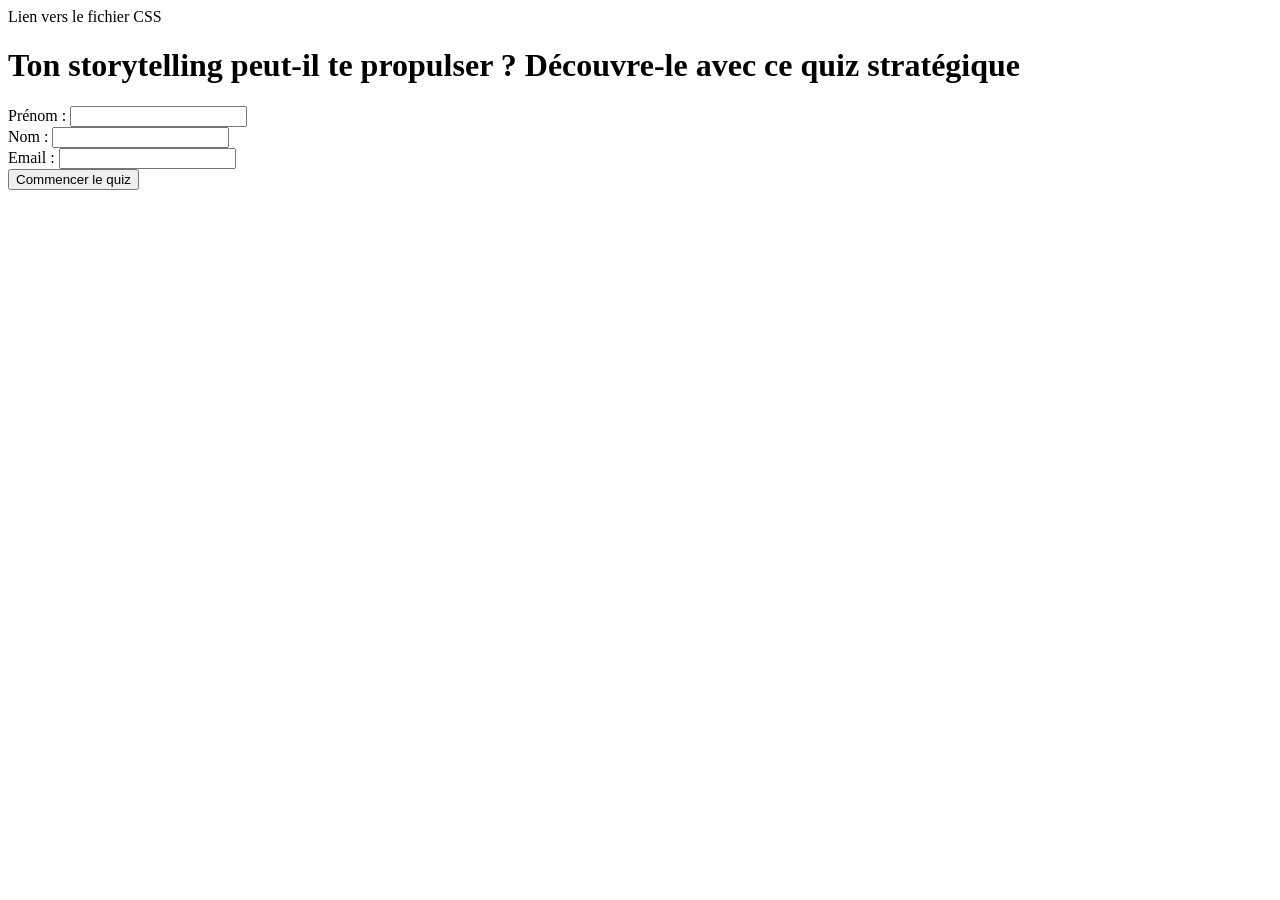
==== index.html @ 2b57e458 "Update index.html" ====
<!DOCTYPE html>
<html lang="fr">
<head>
    <meta charset="UTF-8">
    <meta name="viewport" content="width=device-width, initial-scale=1.0">
    <title>Ton storytelling peut-il te propulser ? Découvre-le avec ce quiz stratégique</title>
    <link rel="stylesheet" href="https://tdaotp/quiz-storytelling/style.css"> Lien vers le fichier CSS
</head>
<body>

    <div id="quiz-container">
        <h1>Ton storytelling peut-il te propulser ? Découvre-le avec ce quiz stratégique</h1>

        <!-- Formulaire de collecte des informations -->
        <div id="info-form">
            <label for="first-name">Prénom :</label>
            <input type="text" id="first-name" name="first-name" required><br>

            <label for="last-name">Nom :</label>
            <input type="text" id="last-name" name="last-name" required><br>

            <label for="email">Email :</label>
            <input type="email" id="email" name="email" required><br>

            <button id="start-button" onclick="startQuiz()">Commencer le quiz</button>
        </div>

        <div id="question-container" style="display: none;">
            <!-- Les questions et réponses seront insérées ici par JavaScript -->
        </div>
        <button id="next-button" onclick="nextQuestion()" style="display: none;">Suivant</button>
    </div>

    <div id="result-container" style="display: none;">
        <h2>Résultat du Quiz</h2>
        <p id="score-text"></p>
        <p id="level-text"></p>
        <button onclick="restartQuiz()">Recommencer le Quiz</button>
    </div>

    <!-- Lien vers le fichier JavaScript -->
    <script src="https://tdaotp/quiz-storytelling/script.js"></script> <!-- Lien vers ton fichier script.js -->
</body>
</html>
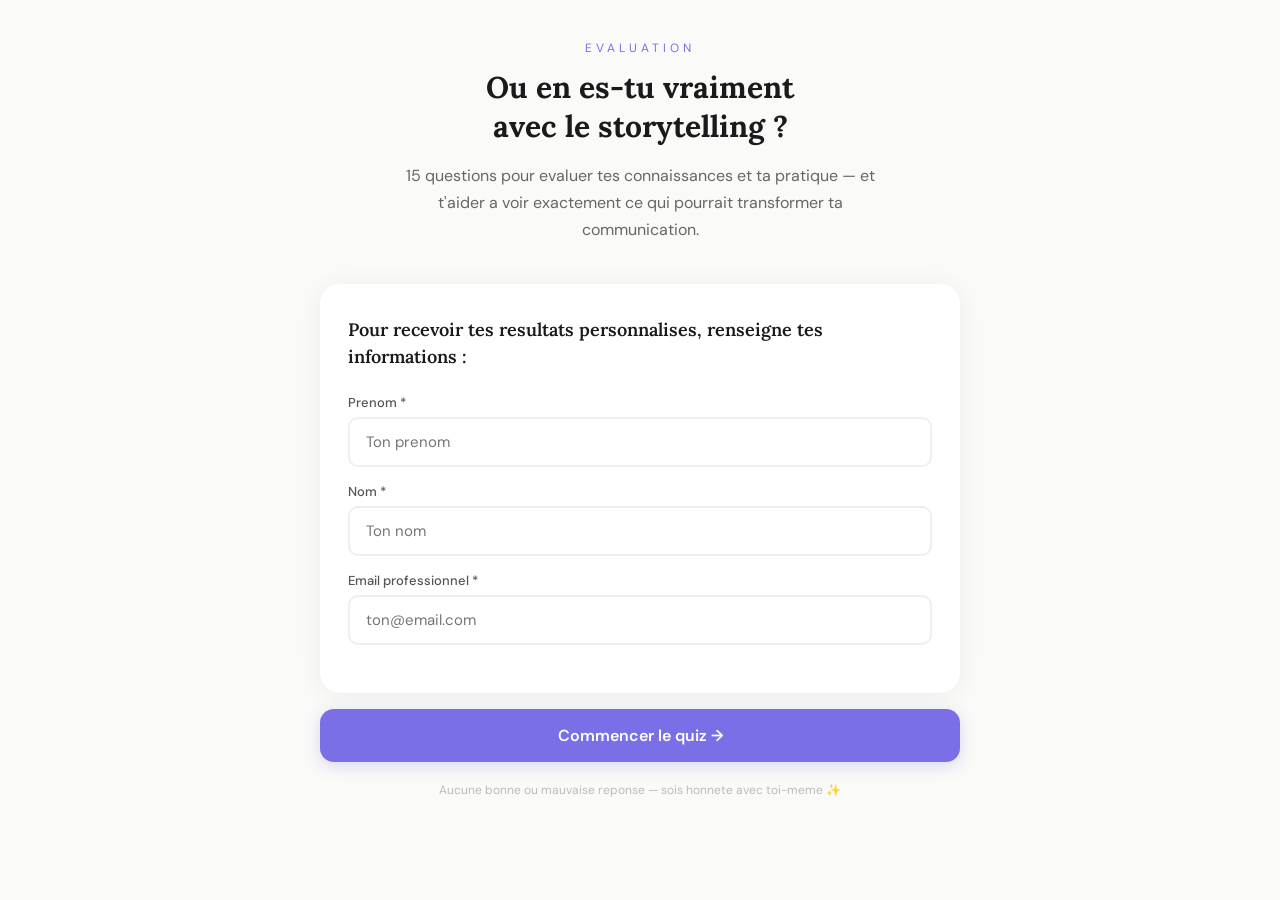
==== commit ffbd2bcc: "Add files via upload" ====
--- a/index.html
+++ b/index.html
@@ -1,44 +1,310 @@
 <!DOCTYPE html>
 <html lang="fr">
 <head>
-    <meta charset="UTF-8">
-    <meta name="viewport" content="width=device-width, initial-scale=1.0">
-    <title>Ton storytelling peut-il te propulser ? Découvre-le avec ce quiz stratégique</title>
-    <link rel="stylesheet" href="https://tdaotp/quiz-storytelling/style.css"> Lien vers le fichier CSS
+  <meta charset="UTF-8" />
+  <meta name="viewport" content="width=device-width, initial-scale=1.0"/>
+  <title>Quiz Storytelling – Où en es-tu vraiment ?</title>
+  <link href="https://fonts.googleapis.com/css2?family=Lora:wght@400;600;700&family=DM+Sans:wght@300;400;500;600&display=swap" rel="stylesheet"/>
+  <style>
+    *, *::before, *::after { box-sizing: border-box; margin: 0; padding: 0; }
+    body { font-family: 'Lora', Georgia, serif; background: #FAFAF8; min-height: 100vh; }
+    .screen { display: none; }
+    .screen.active { display: flex; flex-direction: column; align-items: center; padding: 40px 20px; min-height: 100vh; }
+    .wrap { width: 100%; max-width: 640px; }
+    #screen-intro { background: #FAFAF8; }
+    .intro-label { font-family: 'DM Sans', sans-serif; font-size: 12px; letter-spacing: 4px; text-transform: uppercase; color: #7B6FE8; margin-bottom: 12px; text-align: center; }
+    .intro-title { font-family: 'Lora', serif; font-weight: 700; font-size: 30px; color: #1a1a1a; line-height: 1.3; margin-bottom: 16px; text-align: center; }
+    .intro-sub { font-family: 'DM Sans', sans-serif; color: #666; font-size: 16px; line-height: 1.7; max-width: 480px; margin: 0 auto 32px; text-align: center; }
+    .form-card { background: white; border-radius: 20px; padding: 32px 28px; box-shadow: 0 2px 24px rgba(0,0,0,0.06); margin-bottom: 16px; }
+    .form-card h2 { font-family: 'Lora', serif; font-weight: 600; font-size: 18px; color: #1a1a1a; line-height: 1.5; margin-bottom: 24px; }
+    .form-field { margin-bottom: 16px; }
+    .form-field label { display: block; font-family: 'DM Sans', sans-serif; font-size: 13px; color: #555; font-weight: 500; margin-bottom: 6px; }
+    .form-field input { width: 100%; padding: 13px 16px; border: 2px solid #F0EFE9; border-radius: 10px; font-family: 'DM Sans', sans-serif; font-size: 15px; color: #1a1a1a; outline: none; transition: border-color 0.2s; }
+    .form-field input:focus { border-color: #7B6FE8; }
+    .progress-bar-wrap { margin-bottom: 28px; }
+    .progress-meta { display: flex; justify-content: space-between; margin-bottom: 8px; font-family: 'DM Sans', sans-serif; font-size: 13px; color: #999; }
+    .progress-track { width: 100%; height: 4px; background: #E8E8E8; border-radius: 99px; overflow: hidden; }
+    .progress-fill { height: 100%; border-radius: 99px; transition: width 0.4s ease; }
+    .question-card { background: white; border-radius: 20px; padding: 32px 28px; box-shadow: 0 2px 24px rgba(0,0,0,0.06); margin-bottom: 16px; }
+    .question-card h2 { font-family: 'Lora', serif; font-weight: 600; font-size: 20px; color: #1a1a1a; line-height: 1.5; margin-bottom: 28px; }
+    .options { display: flex; flex-direction: column; gap: 12px; }
+    .option { padding: 16px 20px; border-radius: 12px; border: 2px solid #F0EFE9; background: white; box-shadow: 0 1px 4px rgba(0,0,0,0.04); display: flex; align-items: center; gap: 14px; cursor: pointer; transition: all 0.18s ease; }
+    .option:hover { transform: translateY(-2px); box-shadow: 0 6px 20px rgba(0,0,0,0.1); }
+    .option.selected { border-color: #7B6FE8; background: #F5F4FF; box-shadow: 0 4px 16px rgba(123,111,232,0.15); }
+    .option.selected .opt-text { color: #4C3FD6; }
+    .radio { width: 22px; height: 22px; border-radius: 50%; flex-shrink: 0; border: 2px solid #D0CFC8; background: transparent; display: flex; align-items: center; justify-content: center; transition: all 0.18s; }
+    .option.selected .radio { border-color: #7B6FE8; background: #7B6FE8; }
+    .radio-dot { width: 8px; height: 8px; border-radius: 50%; background: white; display: none; }
+    .option.selected .radio-dot { display: block; }
+    .opt-text { font-family: 'DM Sans', sans-serif; font-size: 15px; color: #2a2a2a; line-height: 1.5; }
+    .btn-primary { width: 100%; padding: 16px; border-radius: 14px; border: none; background: #7B6FE8; color: white; font-family: 'DM Sans', sans-serif; font-weight: 600; font-size: 16px; cursor: pointer; box-shadow: 0 4px 16px rgba(123,111,232,0.25); transition: all 0.2s; }
+    .btn-primary:hover { transform: translateY(-2px); box-shadow: 0 8px 24px rgba(123,111,232,0.35); }
+    .btn-primary:disabled { background: #E0DFF8; cursor: not-allowed; box-shadow: none; transform: none; }
+    .btn-secondary { width: 100%; padding: 14px; background: transparent; border: 1.5px solid #ccc; border-radius: 12px; font-family: 'DM Sans', sans-serif; color: #666; font-size: 15px; cursor: pointer; transition: opacity 0.2s; margin-top: 12px; }
+    .btn-secondary:hover { opacity: 0.7; }
+    .hint { text-align: center; margin-top: 20px; font-family: 'DM Sans', sans-serif; font-size: 12px; color: #bbb; }
+    .result-header { text-align: center; margin-bottom: 32px; }
+    .result-emoji { font-size: 56px; margin-bottom: 12px; }
+    .result-eyebrow { font-family: 'DM Sans', sans-serif; font-weight: 300; font-size: 13px; letter-spacing: 4px; text-transform: uppercase; margin-bottom: 8px; }
+    .result-name { font-family: 'Lora', serif; font-weight: 700; font-size: 32px; color: #1a1a1a; margin-bottom: 8px; }
+    .result-score-text { font-family: 'DM Sans', sans-serif; font-weight: 500; font-size: 15px; margin-bottom: 16px; }
+    .score-track { width: 100%; height: 8px; background: #e0e0e0; border-radius: 99px; overflow: hidden; margin-bottom: 32px; }
+    .score-fill { height: 100%; width: 0%; border-radius: 99px; transition: width 1s ease; }
+    .tabs { display: flex; gap: 8px; margin-bottom: 20px; }
+    .tab-btn { flex: 1; padding: 12px 16px; border-radius: 10px; border: none; font-family: 'DM Sans', sans-serif; font-weight: 500; font-size: 14px; cursor: pointer; transition: all 0.2s; }
+    .result-card { background: white; border-radius: 20px; padding: 32px; box-shadow: 0 4px 32px rgba(0,0,0,0.06); margin-bottom: 24px; }
+    .card-label { font-family: 'DM Sans', sans-serif; font-size: 13px; font-weight: 500; text-transform: uppercase; letter-spacing: 2px; margin-bottom: 16px; }
+    .result-message { font-family: 'Lora', serif; font-size: 16px; line-height: 1.8; color: #2a2a2a; white-space: pre-line; }
+    .cta-box { margin-top: 28px; padding: 20px 24px; border-radius: 14px; border-left: 4px solid; }
+    .cta-box-title { font-family: 'DM Sans', sans-serif; font-size: 13px; font-weight: 600; margin-bottom: 8px; }
+    .cta-box-text { font-family: 'Lora', serif; font-size: 15px; color: #2a2a2a; line-height: 1.7; }
+    .cta-main-btn { margin-top: 16px; padding: 12px 24px; color: white; border: none; border-radius: 10px; font-family: 'DM Sans', sans-serif; font-weight: 600; font-size: 15px; cursor: pointer; width: 100%; transition: all 0.2s; }
+    .cta-main-btn:hover { transform: translateY(-2px); }
+    .email-header { display: flex; justify-content: space-between; align-items: center; margin-bottom: 16px; }
+    .copy-btn { padding: 6px 14px; border-radius: 8px; background: transparent; font-family: 'DM Sans', sans-serif; font-size: 13px; cursor: pointer; transition: all 0.2s; }
+    .email-subj-bar { padding: 12px 16px; border-radius: 10px; margin-bottom: 16px; font-family: 'DM Sans', sans-serif; font-size: 14px; }
+    .email-subj-label { color: #999; margin-right: 8px; }
+    .email-subj-val { color: #1a1a1a; font-weight: 600; }
+    .email-body { font-family: 'Lora', serif; font-size: 15px; line-height: 1.8; color: #2a2a2a; white-space: pre-line; }
+  </style>
 </head>
 <body>
 
-    <div id="quiz-container">
-        <h1>Ton storytelling peut-il te propulser ? Découvre-le avec ce quiz stratégique</h1>
-
-        <!-- Formulaire de collecte des informations -->
-        <div id="info-form">
-            <label for="first-name">Prénom :</label>
-            <input type="text" id="first-name" name="first-name" required><br>
-
-            <label for="last-name">Nom :</label>
-            <input type="text" id="last-name" name="last-name" required><br>
-
-            <label for="email">Email :</label>
-            <input type="email" id="email" name="email" required><br>
-
-            <button id="start-button" onclick="startQuiz()">Commencer le quiz</button>
-        </div>
-
-        <div id="question-container" style="display: none;">
-            <!-- Les questions et réponses seront insérées ici par JavaScript -->
-        </div>
-        <button id="next-button" onclick="nextQuestion()" style="display: none;">Suivant</button>
-    </div>
-
-    <div id="result-container" style="display: none;">
-        <h2>Résultat du Quiz</h2>
-        <p id="score-text"></p>
-        <p id="level-text"></p>
-        <button onclick="restartQuiz()">Recommencer le Quiz</button>
-    </div>
-
-    <!-- Lien vers le fichier JavaScript -->
-    <script src="https://tdaotp/quiz-storytelling/script.js"></script> <!-- Lien vers ton fichier script.js -->
+<!-- SCREEN 1: INTRO + FORM -->
+<div id="screen-intro" class="screen active">
+  <div class="wrap">
+    <div style="margin-bottom:40px">
+      <div class="intro-label">Evaluation</div>
+      <h1 class="intro-title">Ou en es-tu vraiment<br/>avec le storytelling ?</h1>
+      <p class="intro-sub">15 questions pour evaluer tes connaissances et ta pratique — et t'aider a voir exactement ce qui pourrait transformer ta communication.</p>
+    </div>
+    <div class="form-card">
+      <h2>Pour recevoir tes resultats personnalises, renseigne tes informations :</h2>
+      <div class="form-field"><label for="f-prenom">Prenom *</label><input type="text" id="f-prenom" placeholder="Ton prenom" /></div>
+      <div class="form-field"><label for="f-nom">Nom *</label><input type="text" id="f-nom" placeholder="Ton nom" /></div>
+      <div class="form-field"><label for="f-email">Email professionnel *</label><input type="email" id="f-email" placeholder="ton@email.com" /></div>
+    </div>
+    <button class="btn-primary" onclick="startQuiz()">Commencer le quiz →</button>
+    <div class="hint">Aucune bonne ou mauvaise reponse — sois honnete avec toi-meme ✨</div>
+  </div>
+</div>
+
+<!-- SCREEN 2: QUIZ -->
+<div id="screen-quiz" class="screen">
+  <div class="wrap">
+    <div class="progress-bar-wrap">
+      <div class="progress-meta">
+        <span id="cat-label" style="font-weight:600"></span>
+        <span id="q-counter"></span>
+      </div>
+      <div class="progress-track"><div class="progress-fill" id="progress-fill"></div></div>
+    </div>
+    <div class="question-card">
+      <h2 id="question-text"></h2>
+      <div class="options" id="options-container"></div>
+    </div>
+    <button class="btn-primary" id="next-btn" onclick="nextQuestion()" disabled>Question suivante →</button>
+    <div class="hint">Aucune bonne ou mauvaise reponse ✨</div>
+  </div>
+</div>
+
+<!-- SCREEN 3: RESULTS -->
+<div id="screen-result" class="screen">
+  <div class="wrap">
+    <div class="result-header">
+      <div class="result-emoji" id="res-emoji"></div>
+      <div class="result-eyebrow" id="res-eyebrow">Ton niveau</div>
+      <div class="result-name" id="res-name"></div>
+      <div class="result-score-text" id="res-score"></div>
+      <div class="score-track"><div class="score-fill" id="score-fill"></div></div>
+    </div>
+    <div class="tabs">
+      <button class="tab-btn" id="tab-msg" onclick="switchTab('message')">💬 Message resultats</button>
+      <button class="tab-btn" id="tab-email" onclick="switchTab('email')">📧 Email a envoyer</button>
+    </div>
+    <div id="panel-message" class="result-card">
+      <div class="card-label" id="msg-label">Message pour ton client</div>
+      <div class="result-message" id="msg-text"></div>
+      <div class="cta-box" id="cta-box">
+        <div class="cta-box-title" id="cta-title">✨ Prochaine etape</div>
+        <div class="cta-box-text">Tu veux savoir comment ton histoire peut devenir ton meilleur outil pour attirer des clients qui te ressemblent ? Reserve un appel decouverte — gratuit, sans engagement, 100% utile.</div>
+        <button class="cta-main-btn" id="cta-main-btn">👉 Je reserve mon appel decouverte</button>
+      </div>
+    </div>
+    <div id="panel-email" class="result-card" style="display:none">
+      <div class="email-header">
+        <div class="card-label" id="email-label">Email pret a envoyer</div>
+        <button class="copy-btn" id="copy-btn" onclick="copyEmail()">Copier</button>
+      </div>
+      <div class="email-subj-bar" id="email-subj-bar">
+        <span class="email-subj-label">Objet :</span><span class="email-subj-val" id="email-subj-val"></span>
+      </div>
+      <div class="email-body" id="email-body-val"></div>
+    </div>
+    <button class="btn-secondary" onclick="restartQuiz()">↩ Refaire le quiz</button>
+  </div>
+</div>
+
+<script>
+const questions = [
+  {id:1,category:"usage",question:"Quand tu parles de ton activite a quelqu'un, tu commences plutot par…",options:[
+    {text:"Je suis coach en [specialite]",score:1},{text:"J'aide les gens a… suivi de ta proposition de valeur",score:2},
+    {text:"Une courte histoire ou anecdote qui illustre ce que tu fais",score:3},{text:"Je n'ai pas vraiment de reponse type, ca depend du contexte",score:1}]},
+  {id:2,category:"knowledge",question:"Pour toi, le storytelling dans le contexte du coaching, c'est avant tout…",options:[
+    {text:"Raconter sa propre histoire personnelle de transformation",score:2},{text:"Creer un lien emotionnel avec son audience pour qu'elle se sente comprise",score:3},
+    {text:"Ecrire des posts Instagram avec une bonne accroche",score:1},{text:"Une technique de manipulation pour vendre plus facilement",score:1}]},
+  {id:3,category:"usage",question:"Sur tes reseaux sociaux, tes publications ressemblent surtout a…",options:[
+    {text:"Des conseils pratiques et des tips directement actionnables",score:1},{text:"Un melange de conseils, de temoignages clients et d'anecdotes personnelles",score:2},
+    {text:"Des recits structures qui montrent une transformation (la tienne ou celle de tes clients)",score:3},{text:"Honnetement, je poste peu ou de maniere tres irreguliere",score:1}]},
+  {id:4,category:"theory",question:"La structure narrative la plus utilisee dans le storytelling de marque est…",options:[
+    {text:"Le schema de Freytag (exposition, montee, climax, chute, denouement)",score:2},{text:"Le voyage du heros (ou monomythe) popularise par Joseph Campbell",score:3},
+    {text:"La regle des 3 actes issue du cinema hollywoodien",score:2},{text:"Je ne connais pas ces structures, je raconte ce qui me semble juste",score:1}]},
+  {id:5,category:"usage",question:"Lorsque tu parles de tes clients et de leurs resultats, tu as tendance a…",options:[
+    {text:"Citer des chiffres ou des resultats concrets (ex: mon client a double son CA)",score:2},{text:"Raconter leur parcours de transformation avec un avant/apres emotionnel",score:3},
+    {text:"Partager quelques temoignages textuels de temps en temps",score:1},{text:"Je n'utilise pas encore les histoires de clients dans ma communication",score:1}]},
+  {id:6,category:"knowledge",question:"Quelle est la difference entre une origin story et une transformation story ?",options:[
+    {text:"Il n'y en a pas vraiment, les deux parlent de ton passe",score:1},{text:"L'origin story explique pourquoi tu fais ce metier, la transformation story illustre un resultat obtenu",score:3},
+    {text:"L'une est pour les reseaux sociaux, l'autre pour ton site web",score:1},{text:"Je connais l'un mais pas forcement l'autre",score:2}]},
+  {id:7,category:"theory",question:"Dans un recit efficace, le conflit ou l'obstacle joue quel role ?",options:[
+    {text:"Il cree de la tension inutile, mieux vaut rester positif dans sa communication",score:1},{text:"Il rend le recit realiste et cree l'identification chez le lecteur ou l'auditeur",score:3},
+    {text:"C'est l'element declencheur qui pousse a acheter",score:2},{text:"Il sert uniquement a dramatiser l'histoire",score:1}]},
+  {id:8,category:"usage",question:"As-tu une signature narrative — c'est-a-dire une facon reconnaissable de te raconter ou de raconter ton travail ?",options:[
+    {text:"Oui, clairement definie et declinee sur tous mes supports de communication",score:3},{text:"Plutot oui, mais je ne l'ai pas vraiment formalisee",score:2},
+    {text:"Je travaille dessus, mais ce n'est pas encore coherent",score:1},{text:"Pas du tout, chaque prise de parole est differente",score:1}]},
+  {id:9,category:"knowledge",question:"Qu'est-ce que le storytelling d'authenticite ?",options:[
+    {text:"Partager sa vie privee sans filtre pour paraitre plus humain",score:1},{text:"Une communication qui s'appuie sur des valeurs et des experiences vraies pour creer une connexion sincere",score:3},
+    {text:"Eviter tout discours marketing et parler uniquement de soi",score:1},{text:"Un courant recent du copywriting qui preconise d'etre brut dans sa communication",score:2}]},
+  {id:10,category:"theory",question:"Le heros dans le storytelling d'un coach ou d'un entrepreneur, c'est…",options:[
+    {text:"Le coach lui-meme, qui partage son expertise",score:1},{text:"Le client ideal, qui vit une transformation grace a l'accompagnement",score:3},
+    {text:"La marque ou l'entreprise, qui apporte des solutions",score:1},{text:"Les deux, selon le type de contenu",score:2}]},
+  {id:11,category:"usage",question:"Quand tu rediges un post ou une page de vente, tu penses a…",options:[
+    {text:"Bien decrire ton offre et ses benefices de facon claire et complete",score:1},{text:"Structurer un recit avec un debut, une tension et une resolution",score:3},
+    {text:"Cibler les douleurs de ton audience et proposer une solution",score:2},{text:"Ecrire ce qui me vient naturellement, sans methode particuliere",score:1}]},
+  {id:12,category:"knowledge",question:"Selon toi, pourquoi certains coachs attirent des clients naturellement tandis que d'autres peinent a se demarquer ?",options:[
+    {text:"Parce qu'ils ont plus d'experience ou un meilleur reseau",score:1},{text:"Parce qu'ils ont investi dans la publicite ou le SEO",score:1},
+    {text:"Parce qu'ils ont une histoire claire, une identite narrative forte qui resonne avec leur cible",score:3},{text:"Parce qu'ils sont plus visibles sur les reseaux sociaux",score:2}]},
+  {id:13,category:"theory",question:"Le story gap (ou fosse narratif) designe…",options:[
+    {text:"L'ecart entre ce que tu veux raconter et ce que ton audience veut entendre",score:3},{text:"Le manque de coherence entre tes differents contenus",score:2},
+    {text:"Une technique pour creer du suspense dans un recit",score:2},{text:"Je ne connais pas ce concept",score:1}]},
+  {id:14,category:"usage",question:"Est-ce que tu utilises ta propre histoire personnelle (ton parcours, tes epreuves, tes doutes) dans ta communication professionnelle ?",options:[
+    {text:"Oui, c'est le coeur de ma communication, j'ai une ligne editoriale autour de ca",score:3},{text:"Parfois, quand ca me semble pertinent",score:2},
+    {text:"Rarement, j'ai peur que ca paraisse trop personnel ou hors-sujet",score:1},{text:"Non, je prefere rester professionnel et ne pas melanger les genres",score:1}]},
+  {id:15,category:"knowledge",question:"Pour toi, le plus grand frein a l'utilisation du storytelling dans ta communication, c'est…",options:[
+    {text:"Je ne sais pas par ou commencer ni quelle histoire raconter",score:1},{text:"J'ai l'impression que mon histoire n'est pas assez extraordinaire pour interesser",score:1},
+    {text:"Je manque de methode pour structurer mes recits de facon impactante",score:2},{text:"Pas grand chose, je maitrise bien le sujet",score:3}]}
+];
+
+const catLabel = {usage:"Utilisation",knowledge:"Connaissance",theory:"Theorie"};
+const catColor = {usage:"#7B6FE8",knowledge:"#6BAE8E",theory:"#E8A87C"};
+
+const levels = {
+  tourist:{emoji:"🗺️",name:"Le Touriste",range:"15-25 points",accent:"#D4793B",bg:"#FFF8F2",
+    message:"Tu es en train de decouvrir le monde du storytelling — et c'est deja une bonne nouvelle !\n\nTu sens probablement que ta communication manque de quelque chose, que les mots ne cliquent pas encore avec ton audience, et que tu n'arrives pas vraiment a te demarquer.\n\nRassure-toi : ce n'est pas un probleme de talent, c'est une question de methode. Ton histoire existe. Elle est la. Il faut juste apprendre a la structurer, a la raconter — et surtout a comprendre pourquoi elle est bien plus precieuse que tu ne le crois. 🌱",
+    emailSubject:"Ton histoire compte — voila comment commencer a la raconter",
+    emailBody:"Bonjour [Prenom],\n\nMerci d'avoir pris le temps de faire ce quiz ! Tes resultats me disent quelque chose d'important : tu es au tout debut de ton aventure avec le storytelling, et c'est exactement la que tout commence.\n\nBeaucoup de coachs que j'accompagne m'ont dit la meme chose que toi au depart : Mon histoire est trop banale, Je ne sais pas par ou commencer, Personne ne va s'y interesser.\n\nEt pourtant… ce sont souvent eux qui, une fois leur recit structure, attirent les clients les plus alignes avec qui ils sont vraiment.\n\nSi tu veux qu'on explore ensemble comment ta propre histoire peut devenir ton meilleur outil de communication, je t'invite a reserver un appel decouverte. On regardera ensemble ce que tu as a raconter — et comment le faire resonner.\n\n👉 [Reserve ton appel decouverte ici]\n\nA tres vite,\n[Ton prenom]"},
+  elementary:{emoji:"🧭",name:"L'Elementaire",range:"26-37 points",accent:"#3D8B6A",bg:"#F2FAF6",
+    message:"Tu as de bonnes bases et tu commences a percevoir la puissance du storytelling dans ta communication. Tu utilises deja des elements narratifs par instinct — mais tu n'as pas encore de structure solide pour les deployer avec intention.\n\nResultat ? Ta communication est inegale. Certains posts resonnent, d'autres tombent a plat. Il te manque une methode, un cadre — et surtout, une histoire centrale claire autour de laquelle tout s'articule. 🧩",
+    emailSubject:"Tu as les bons instincts — il manque juste la structure",
+    emailBody:"Bonjour [Prenom],\n\nTu as termine le quiz, et tes resultats montrent quelque chose d'interessant : tu as deja un bon sens narratif. Tu sais que l'emotion compte, que les histoires creent du lien — mais tu n'as pas encore de methode solide pour exploiter tout ca de facon coherente.\n\nCe qu'il te faut, c'est une structure narrative claire. Une histoire centrale. Un fil rouge autour duquel toute ta communication peut s'organiser.\n\nC'est exactement ce sur quoi je travaille avec les coachs que j'accompagne.\n\nTu veux voir comment ca pourrait changer ta communication ? Reserve un appel avec moi — c'est gratuit, sans engagement, et je te promets que tu repartiras avec au moins une chose concrete a mettre en place.\n\n👉 [Reserve ton appel decouverte ici]\n\nA bientot,\n[Ton prenom]"},
+  strategist:{emoji:"🎯",name:"Le Stratege",range:"38-45 points",accent:"#4C3FD6",bg:"#F5F4FF",
+    message:"Bravo — tu maitrises les fondamentaux du storytelling et tu les appliques avec intention dans ta communication. Tu as une identite narrative, tu sais structurer un recit, et tu comprends que l'histoire de tes clients est au coeur de tout.\n\nMais soyons honnetes : meme les meilleurs narrateurs ont des angles morts. Est-ce que ta communication attire vraiment des clients qui te ressemblent profondement — ou simplement des clients qui ont besoin de toi ?\n\nLa nuance est la. Et c'est souvent la que se cache la prochaine evolution. 🚀",
+    emailSubject:"Tu maitrises le storytelling — voici la prochaine marche",
+    emailBody:"Bonjour [Prenom],\n\nTon quiz le dit clairement : tu sais ce que tu fais avec le storytelling. Tu as les connaissances, tu as l'intention, et tu l'appliques dans ta communication. C'est deja rare — et ca compte.\n\nMais j'ai une question pour toi : est-ce que ta communication attire aujourd'hui des clients qui te ressemblent vraiment ? Pas juste des clients qui ont besoin de ce que tu offres — mais des personnes avec qui tu as une connexion profonde, des valeurs alignees, une vision commune ?\n\nC'est sur ca que je travaille avec les coachs en storytelling avance : affiner l'histoire centrale, amplifier la signature narrative, et creer une communication qui attire par resonance.\n\nSi tu veux explorer ou tu pourrais aller encore plus loin, je t'invite a un appel.\n\n👉 [Reserve ton appel decouverte ici]\n\nA tres vite,\n[Ton prenom]"}
+};
+
+let currentQ=0,totalScore=0,selectedScore=null,currentLevel=null;
+
+function show(id){document.querySelectorAll('.screen').forEach(s=>s.classList.remove('active'));document.getElementById(id).classList.add('active');window.scrollTo(0,0);}
+
+function startQuiz(){
+  const p=document.getElementById('f-prenom').value.trim();
+  const e=document.getElementById('f-email').value.trim();
+  if(!p||!e){alert('Merci de renseigner au moins ton prenom et ton email.');return;}
+  currentQ=0;totalScore=0;selectedScore=null;
+  show('screen-quiz');renderQuestion();
+}
+
+function renderQuestion(){
+  const q=questions[currentQ];
+  const cl=document.getElementById('cat-label');
+  cl.textContent=catLabel[q.category];cl.style.color=catColor[q.category];
+  document.getElementById('q-counter').textContent=`${currentQ+1} / ${questions.length}`;
+  const pf=document.getElementById('progress-fill');
+  pf.style.width=`${((currentQ+1)/questions.length)*100}%`;pf.style.background=catColor[q.category];
+  document.getElementById('question-text').textContent=q.question;
+  const c=document.getElementById('options-container');c.innerHTML='';
+  q.options.forEach(opt=>{
+    const d=document.createElement('div');d.className='option';
+    d.innerHTML=`<div class="radio"><div class="radio-dot"></div></div><span class="opt-text">${opt.text}</span>`;
+    d.addEventListener('click',()=>{c.querySelectorAll('.option').forEach(o=>o.classList.remove('selected'));d.classList.add('selected');selectedScore=opt.score;document.getElementById('next-btn').disabled=false;});
+    c.appendChild(d);
+  });
+  const btn=document.getElementById('next-btn');
+  btn.disabled=true;selectedScore=null;
+  btn.textContent=currentQ+1===questions.length?'Voir mes resultats →':'Question suivante →';
+}
+
+function nextQuestion(){
+  if(selectedScore===null)return;
+  totalScore+=selectedScore;currentQ++;
+  if(currentQ<questions.length)renderQuestion();else showResults();
+}
+
+function showResults(){
+  const key=totalScore<=25?'tourist':totalScore<=37?'elementary':'strategist';
+  currentLevel=levels[key];const lv=currentLevel;
+  document.getElementById('res-emoji').textContent=lv.emoji;
+  const ey=document.getElementById('res-eyebrow');ey.textContent='Ton niveau';ey.style.color=lv.accent;
+  document.getElementById('res-name').textContent=lv.name;
+  const rs=document.getElementById('res-score');rs.textContent=`${lv.range} — Score : ${totalScore}/45`;rs.style.color=lv.accent;
+  const sf=document.getElementById('score-fill');sf.style.background=lv.accent;
+  setTimeout(()=>{sf.style.width=`${(totalScore/45)*100}%`;},100);
+  document.getElementById('screen-result').style.background=lv.bg;
+  document.getElementById('msg-label').style.color=lv.accent;
+  document.getElementById('msg-text').textContent=lv.message;
+  const cb=document.getElementById('cta-box');cb.style.background=lv.bg;cb.style.borderLeftColor=lv.accent;
+  document.getElementById('cta-title').style.color=lv.accent;
+  document.getElementById('cta-main-btn').style.background=lv.accent;
+  document.getElementById('email-label').style.color=lv.accent;
+  const cpb=document.getElementById('copy-btn');cpb.style.border=`1px solid ${lv.accent}`;cpb.style.color=lv.accent;
+  document.getElementById('email-subj-bar').style.background=lv.bg;
+  document.getElementById('email-subj-val').textContent=lv.emailSubject;
+  document.getElementById('email-body-val').textContent=lv.emailBody;
+  const tm=document.getElementById('tab-msg');tm.style.background=lv.accent;tm.style.color='white';
+  const te=document.getElementById('tab-email');te.style.background='white';te.style.color='#666';
+  document.getElementById('panel-message').style.display='block';
+  document.getElementById('panel-email').style.display='none';
+  show('screen-result');
+}
+
+function switchTab(tab){
+  const lv=currentLevel;
+  if(tab==='message'){
+    document.getElementById('panel-message').style.display='block';
+    document.getElementById('panel-email').style.display='none';
+    document.getElementById('tab-msg').style.background=lv.accent;document.getElementById('tab-msg').style.color='white';
+    document.getElementById('tab-email').style.background='white';document.getElementById('tab-email').style.color='#666';
+  }else{
+    document.getElementById('panel-message').style.display='none';
+    document.getElementById('panel-email').style.display='block';
+    document.getElementById('tab-email').style.background=lv.accent;document.getElementById('tab-email').style.color='white';
+    document.getElementById('tab-msg').style.background='white';document.getElementById('tab-msg').style.color='#666';
+  }
+}
+
+function copyEmail(){
+  const lv=currentLevel;
+  navigator.clipboard.writeText(`Objet : ${lv.emailSubject}\n\n${lv.emailBody}`).then(()=>{
+    const b=document.getElementById('copy-btn');b.textContent='✓ Copie !';setTimeout(()=>{b.textContent='Copier';},2000);
+  });
+}
+
+function restartQuiz(){
+  ['f-prenom','f-nom','f-email'].forEach(id=>{document.getElementById(id).value='';});
+  currentQ=0;totalScore=0;selectedScore=null;currentLevel=null;
+  document.getElementById('score-fill').style.width='0%';
+  show('screen-intro');
+}
+</script>
 </body>
 </html>
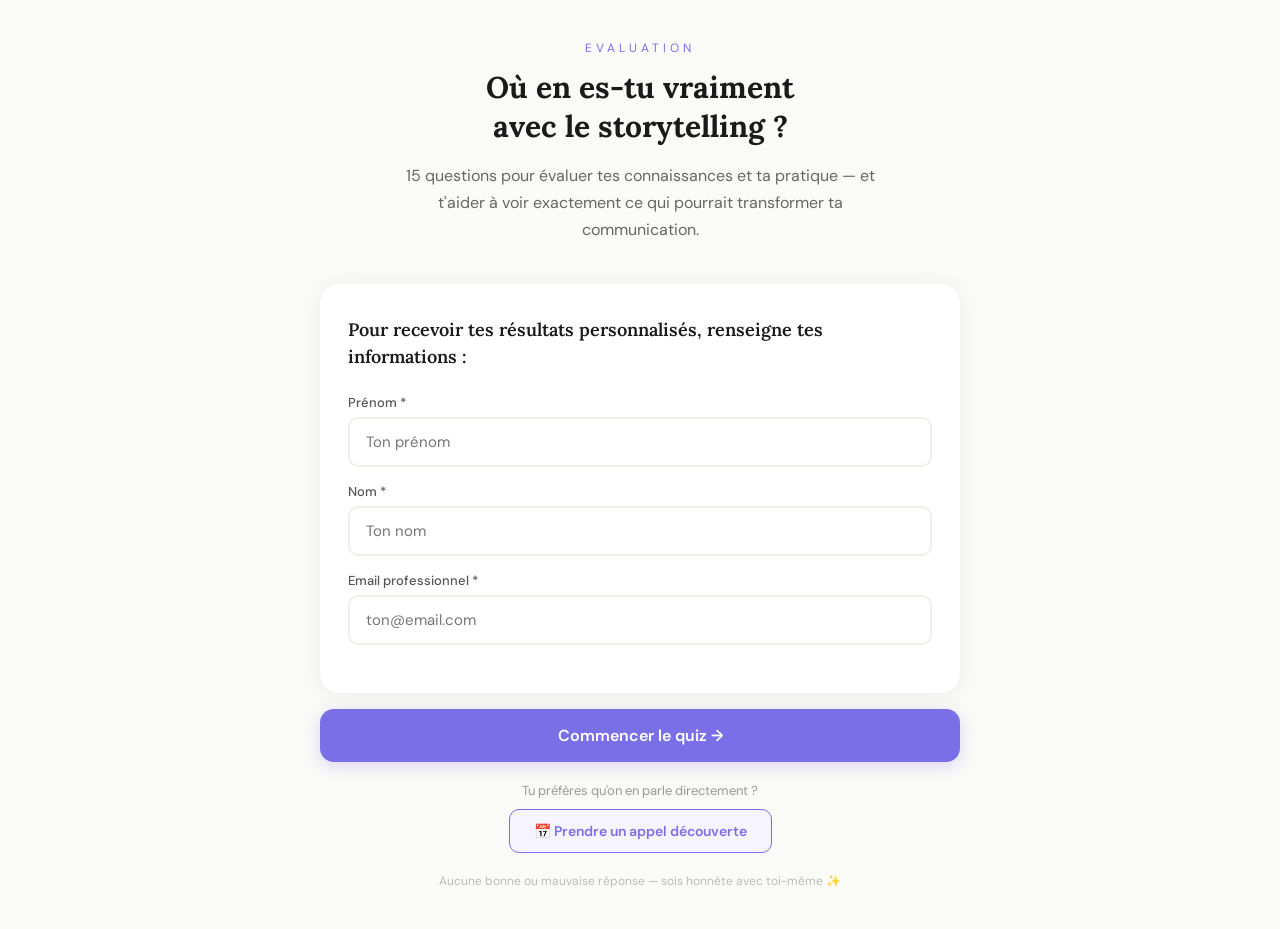
==== commit 53b2754b: "index.html" ====
--- a/index.html
+++ b/index.html
@@ -75,17 +75,21 @@
   <div class="wrap">
     <div style="margin-bottom:40px">
       <div class="intro-label">Evaluation</div>
-      <h1 class="intro-title">Ou en es-tu vraiment<br/>avec le storytelling ?</h1>
-      <p class="intro-sub">15 questions pour evaluer tes connaissances et ta pratique — et t'aider a voir exactement ce qui pourrait transformer ta communication.</p>
+      <h1 class="intro-title">Où en es-tu vraiment<br/>avec le storytelling ?</h1>
+      <p class="intro-sub">15 questions pour évaluer tes connaissances et ta pratique — et t'aider à voir exactement ce qui pourrait transformer ta communication.</p>
     </div>
     <div class="form-card">
-      <h2>Pour recevoir tes resultats personnalises, renseigne tes informations :</h2>
-      <div class="form-field"><label for="f-prenom">Prenom *</label><input type="text" id="f-prenom" placeholder="Ton prenom" /></div>
+      <h2>Pour recevoir tes résultats personnalisés, renseigne tes informations :</h2>
+      <div class="form-field"><label for="f-prenom">Prénom *</label><input type="text" id="f-prenom" placeholder="Ton prénom" /></div>
       <div class="form-field"><label for="f-nom">Nom *</label><input type="text" id="f-nom" placeholder="Ton nom" /></div>
       <div class="form-field"><label for="f-email">Email professionnel *</label><input type="email" id="f-email" placeholder="ton@email.com" /></div>
     </div>
     <button class="btn-primary" onclick="startQuiz()">Commencer le quiz →</button>
-    <div class="hint">Aucune bonne ou mauvaise reponse — sois honnete avec toi-meme ✨</div>
+    <div style="margin-top:20px;text-align:center;">
+      <p style="font-family:'DM Sans',sans-serif;font-size:13px;color:#999;margin-bottom:10px;">Tu préfères qu'on en parle directement ?</p>
+      <a href="https://calendar.app.google/iio8GfG19biqtCAQ9" target="_blank" style="display:inline-block;padding:12px 24px;background:#f5f4ff;color:#7B6FE8;border:1.5px solid #7B6FE8;border-radius:10px;font-family:'DM Sans',sans-serif;font-weight:600;font-size:14px;text-decoration:none;">📅 Prendre un appel découverte</a>
+    </div>
+    <div class="hint">Aucune bonne ou mauvaise réponse — sois honnête avec toi-même ✨</div>
   </div>
 </div>
 
@@ -104,7 +108,7 @@
       <div class="options" id="options-container"></div>
     </div>
     <button class="btn-primary" id="next-btn" onclick="nextQuestion()" disabled>Question suivante →</button>
-    <div class="hint">Aucune bonne ou mauvaise reponse ✨</div>
+    <div class="hint">Aucune bonne ou mauvaise réponse ✨</div>
   </div>
 </div>
 
@@ -119,16 +123,16 @@
       <div class="score-track"><div class="score-fill" id="score-fill"></div></div>
     </div>
     <div class="tabs">
-      <button class="tab-btn" id="tab-msg" onclick="switchTab('message')">💬 Message resultats</button>
+      <button class="tab-btn" id="tab-msg" onclick="switchTab('message')">💬 Message résultats</button>
       <button class="tab-btn" id="tab-email" onclick="switchTab('email')">📧 Email a envoyer</button>
     </div>
     <div id="panel-message" class="result-card">
       <div class="card-label" id="msg-label">Message pour ton client</div>
       <div class="result-message" id="msg-text"></div>
       <div class="cta-box" id="cta-box">
-        <div class="cta-box-title" id="cta-title">✨ Prochaine etape</div>
-        <div class="cta-box-text">Tu veux savoir comment ton histoire peut devenir ton meilleur outil pour attirer des clients qui te ressemblent ? Reserve un appel decouverte — gratuit, sans engagement, 100% utile.</div>
-        <button class="cta-main-btn" id="cta-main-btn">👉 Je reserve mon appel decouverte</button>
+        <div class="cta-box-title" id="cta-title">✨ Prochaine étape</div>
+        <div class="cta-box-text">Tu veux savoir comment ton histoire peut devenir ton meilleur outil pour attirer des clients qui te ressemblent ? Réserve un appel découverte — gratuit, sans engagement, 100% utile.</div>
+        <a href="https://calendar.app.google/iio8GfG19biqtCAQ9" target="_blank" class="cta-main-btn" id="cta-main-btn" style="display:block;text-decoration:none;text-align:center;">👉 Je réserve mon appel découverte</a>
       </div>
     </div>
     <div id="panel-email" class="result-card" style="display:none">
@@ -147,51 +151,51 @@
 
 <script>
 const questions = [
-  {id:1,category:"usage",question:"Quand tu parles de ton activite a quelqu'un, tu commences plutot par…",options:[
-    {text:"Je suis coach en [specialite]",score:1},{text:"J'aide les gens a… suivi de ta proposition de valeur",score:2},
+  {id:1,category:"usage",question:"Quand tu parles de ton activité à quelqu'un, tu commences plutôt par…",options:[
+    {text:"Je suis coach en [spécialité]",score:1},{text:"J'aide les gens a… suivi de ta proposition de valeur",score:2},
     {text:"Une courte histoire ou anecdote qui illustre ce que tu fais",score:3},{text:"Je n'ai pas vraiment de reponse type, ca depend du contexte",score:1}]},
   {id:2,category:"knowledge",question:"Pour toi, le storytelling dans le contexte du coaching, c'est avant tout…",options:[
-    {text:"Raconter sa propre histoire personnelle de transformation",score:2},{text:"Creer un lien emotionnel avec son audience pour qu'elle se sente comprise",score:3},
-    {text:"Ecrire des posts Instagram avec une bonne accroche",score:1},{text:"Une technique de manipulation pour vendre plus facilement",score:1}]},
-  {id:3,category:"usage",question:"Sur tes reseaux sociaux, tes publications ressemblent surtout a…",options:[
+    {text:"Raconter sa propre histoire personnelle de transformation",score:2},{text:"Créer un lien émotionnel avec son audience pour qu'elle se sente comprise",score:3},
+    {text:"Écrire des posts Instagram avec une bonne accroche",score:1},{text:"Une technique de manipulation pour vendre plus facilement",score:1}]},
+  {id:3,category:"usage",question:"Sur tes réseaux sociaux, tes publications ressemblent surtout a…",options:[
     {text:"Des conseils pratiques et des tips directement actionnables",score:1},{text:"Un melange de conseils, de temoignages clients et d'anecdotes personnelles",score:2},
-    {text:"Des recits structures qui montrent une transformation (la tienne ou celle de tes clients)",score:3},{text:"Honnetement, je poste peu ou de maniere tres irreguliere",score:1}]},
+    {text:"Des récits structurés qui montrent une transformation (la tienne ou celle de tes clients)",score:3},{text:"Honnetement, je poste peu ou de manière très irrégulière",score:1}]},
   {id:4,category:"theory",question:"La structure narrative la plus utilisee dans le storytelling de marque est…",options:[
-    {text:"Le schema de Freytag (exposition, montee, climax, chute, denouement)",score:2},{text:"Le voyage du heros (ou monomythe) popularise par Joseph Campbell",score:3},
+    {text:"Le schema de Freytag (exposition, montee, climax, chute, denouement)",score:2},{text:"Le voyage du heros (ou monomythe) popularisé par Joseph Campbell",score:3},
     {text:"La regle des 3 actes issue du cinema hollywoodien",score:2},{text:"Je ne connais pas ces structures, je raconte ce qui me semble juste",score:1}]},
-  {id:5,category:"usage",question:"Lorsque tu parles de tes clients et de leurs resultats, tu as tendance a…",options:[
-    {text:"Citer des chiffres ou des resultats concrets (ex: mon client a double son CA)",score:2},{text:"Raconter leur parcours de transformation avec un avant/apres emotionnel",score:3},
+  {id:5,category:"usage",question:"Lorsque tu parles de tes clients et de leurs résultats, tu as tendance à…",options:[
+    {text:"Citer des chiffres ou des résultats concrets (ex: mon client a doublé son CA)",score:2},{text:"Raconter leur parcours de transformation avec un avant/après émotionnel",score:3},
     {text:"Partager quelques temoignages textuels de temps en temps",score:1},{text:"Je n'utilise pas encore les histoires de clients dans ma communication",score:1}]},
-  {id:6,category:"knowledge",question:"Quelle est la difference entre une origin story et une transformation story ?",options:[
-    {text:"Il n'y en a pas vraiment, les deux parlent de ton passe",score:1},{text:"L'origin story explique pourquoi tu fais ce metier, la transformation story illustre un resultat obtenu",score:3},
-    {text:"L'une est pour les reseaux sociaux, l'autre pour ton site web",score:1},{text:"Je connais l'un mais pas forcement l'autre",score:2}]},
-  {id:7,category:"theory",question:"Dans un recit efficace, le conflit ou l'obstacle joue quel role ?",options:[
-    {text:"Il cree de la tension inutile, mieux vaut rester positif dans sa communication",score:1},{text:"Il rend le recit realiste et cree l'identification chez le lecteur ou l'auditeur",score:3},
-    {text:"C'est l'element declencheur qui pousse a acheter",score:2},{text:"Il sert uniquement a dramatiser l'histoire",score:1}]},
-  {id:8,category:"usage",question:"As-tu une signature narrative — c'est-a-dire une facon reconnaissable de te raconter ou de raconter ton travail ?",options:[
+  {id:6,category:"knowledge",question:"Quelle est la différence entre une origin story et une transformation story ?",options:[
+    {text:"Il n'y en a pas vraiment, les deux parlent de ton passé",score:1},{text:"L'origin story explique pourquoi tu fais ce métier, la transformation story illustre un resultat obtenu",score:3},
+    {text:"L'une est pour les réseaux sociaux, l'autre pour ton site web",score:1},{text:"Je connais l'un mais pas forcément l'autre",score:2}]},
+  {id:7,category:"theory",question:"Dans un récit efficace, le conflit ou l'obstacle joue quel rôle ?",options:[
+    {text:"Il crée de la tension inutile, mieux vaut rester positif dans sa communication",score:1},{text:"Il rend le récit réaliste et crée l'identification chez le lecteur ou l'auditeur",score:3},
+    {text:"C'est l'élément déclencheur qui pousse à acheter",score:2},{text:"Il sert uniquement à dramatiser l'histoire",score:1}]},
+  {id:8,category:"usage",question:"As-tu une signature narrative — c'est-à-dire une façon reconnaissable de te raconter ou de raconter ton travail ?",options:[
     {text:"Oui, clairement definie et declinee sur tous mes supports de communication",score:3},{text:"Plutot oui, mais je ne l'ai pas vraiment formalisee",score:2},
-    {text:"Je travaille dessus, mais ce n'est pas encore coherent",score:1},{text:"Pas du tout, chaque prise de parole est differente",score:1}]},
+    {text:"Je travaille dessus, mais ce n'est pas encore cohérent",score:1},{text:"Pas du tout, chaque prise de parole est differente",score:1}]},
   {id:9,category:"knowledge",question:"Qu'est-ce que le storytelling d'authenticite ?",options:[
-    {text:"Partager sa vie privee sans filtre pour paraitre plus humain",score:1},{text:"Une communication qui s'appuie sur des valeurs et des experiences vraies pour creer une connexion sincere",score:3},
-    {text:"Eviter tout discours marketing et parler uniquement de soi",score:1},{text:"Un courant recent du copywriting qui preconise d'etre brut dans sa communication",score:2}]},
+    {text:"Partager sa vie privée sans filtre pour paraître plus humain",score:1},{text:"Une communication qui s'appuie sur des valeurs et des experiences vraies pour creer une connexion sincere",score:3},
+    {text:"Éviter tout discours marketing et parler uniquement de soi",score:1},{text:"Un courant récent du copywriting qui préconise d'etre brut dans sa communication",score:2}]},
   {id:10,category:"theory",question:"Le heros dans le storytelling d'un coach ou d'un entrepreneur, c'est…",options:[
-    {text:"Le coach lui-meme, qui partage son expertise",score:1},{text:"Le client ideal, qui vit une transformation grace a l'accompagnement",score:3},
+    {text:"Le coach lui-meme, qui partage son expertise",score:1},{text:"Le client idéal, qui vit une transformation grâce à l'accompagnement",score:3},
     {text:"La marque ou l'entreprise, qui apporte des solutions",score:1},{text:"Les deux, selon le type de contenu",score:2}]},
   {id:11,category:"usage",question:"Quand tu rediges un post ou une page de vente, tu penses a…",options:[
-    {text:"Bien decrire ton offre et ses benefices de facon claire et complete",score:1},{text:"Structurer un recit avec un debut, une tension et une resolution",score:3},
-    {text:"Cibler les douleurs de ton audience et proposer une solution",score:2},{text:"Ecrire ce qui me vient naturellement, sans methode particuliere",score:1}]},
-  {id:12,category:"knowledge",question:"Selon toi, pourquoi certains coachs attirent des clients naturellement tandis que d'autres peinent a se demarquer ?",options:[
-    {text:"Parce qu'ils ont plus d'experience ou un meilleur reseau",score:1},{text:"Parce qu'ils ont investi dans la publicite ou le SEO",score:1},
-    {text:"Parce qu'ils ont une histoire claire, une identite narrative forte qui resonne avec leur cible",score:3},{text:"Parce qu'ils sont plus visibles sur les reseaux sociaux",score:2}]},
-  {id:13,category:"theory",question:"Le story gap (ou fosse narratif) designe…",options:[
-    {text:"L'ecart entre ce que tu veux raconter et ce que ton audience veut entendre",score:3},{text:"Le manque de coherence entre tes differents contenus",score:2},
-    {text:"Une technique pour creer du suspense dans un recit",score:2},{text:"Je ne connais pas ce concept",score:1}]},
+    {text:"Bien décrire ton offre et ses bénéfices de façon claire et complète",score:1},{text:"Structurer un récit avec un debut, une tension et une resolution",score:3},
+    {text:"Cibler les douleurs de ton audience et proposer une solution",score:2},{text:"Écrire ce qui me vient naturellement, sans méthode particulière",score:1}]},
+  {id:12,category:"knowledge",question:"Selon toi, pourquoi certains coachs attirent des clients naturellement tandis que d'autres peinent a se démarquer ?",options:[
+    {text:"Parce qu'ils ont plus d'expérience ou un meilleur réseau",score:1},{text:"Parce qu'ils ont investi dans la publicite ou le SEO",score:1},
+    {text:"Parce qu'ils ont une histoire claire, une identité narrative forte qui résonne avec leur cible",score:3},{text:"Parce qu'ils sont plus visibles sur les réseaux sociaux",score:2}]},
+  {id:13,category:"theory",question:"Le story gap (ou fossé narratif) désigne…",options:[
+    {text:"L'écart entre ce que tu veux raconter et ce que ton audience veut entendre",score:3},{text:"Le manque de cohérence entre tes différents contenus",score:2},
+    {text:"Une technique pour créer du suspense dans un récit",score:2},{text:"Je ne connais pas ce concept",score:1}]},
   {id:14,category:"usage",question:"Est-ce que tu utilises ta propre histoire personnelle (ton parcours, tes epreuves, tes doutes) dans ta communication professionnelle ?",options:[
-    {text:"Oui, c'est le coeur de ma communication, j'ai une ligne editoriale autour de ca",score:3},{text:"Parfois, quand ca me semble pertinent",score:2},
-    {text:"Rarement, j'ai peur que ca paraisse trop personnel ou hors-sujet",score:1},{text:"Non, je prefere rester professionnel et ne pas melanger les genres",score:1}]},
+    {text:"Oui, c'est le cœur de ma communication, j'ai une ligne éditoriale autour de ca",score:3},{text:"Parfois, quand ca me semble pertinent",score:2},
+    {text:"Rarement, j'ai peur que ça paraisse trop personnel ou hors-sujet",score:1},{text:"Non, je préfère rester professionnel et ne pas mélanger les genres",score:1}]},
   {id:15,category:"knowledge",question:"Pour toi, le plus grand frein a l'utilisation du storytelling dans ta communication, c'est…",options:[
-    {text:"Je ne sais pas par ou commencer ni quelle histoire raconter",score:1},{text:"J'ai l'impression que mon histoire n'est pas assez extraordinaire pour interesser",score:1},
-    {text:"Je manque de methode pour structurer mes recits de facon impactante",score:2},{text:"Pas grand chose, je maitrise bien le sujet",score:3}]}
+    {text:"Je ne sais pas par où commencer ni quelle histoire raconter",score:1},{text:"J'ai l'impression que mon histoire n'est pas assez extraordinaire pour intéresser",score:1},
+    {text:"Je manque de méthode pour structurer mes récits de façon impactante",score:2},{text:"Pas grand-chose, je maîtrise bien le sujet",score:3}]}
 ];
 
 const catLabel = {usage:"Utilisation",knowledge:"Connaissance",theory:"Theorie"};
@@ -199,17 +203,17 @@
 
 const levels = {
   tourist:{emoji:"🗺️",name:"Le Touriste",range:"15-25 points",accent:"#D4793B",bg:"#FFF8F2",
-    message:"Tu es en train de decouvrir le monde du storytelling — et c'est deja une bonne nouvelle !\n\nTu sens probablement que ta communication manque de quelque chose, que les mots ne cliquent pas encore avec ton audience, et que tu n'arrives pas vraiment a te demarquer.\n\nRassure-toi : ce n'est pas un probleme de talent, c'est une question de methode. Ton histoire existe. Elle est la. Il faut juste apprendre a la structurer, a la raconter — et surtout a comprendre pourquoi elle est bien plus precieuse que tu ne le crois. 🌱",
-    emailSubject:"Ton histoire compte — voila comment commencer a la raconter",
-    emailBody:"Bonjour [Prenom],\n\nMerci d'avoir pris le temps de faire ce quiz ! Tes resultats me disent quelque chose d'important : tu es au tout debut de ton aventure avec le storytelling, et c'est exactement la que tout commence.\n\nBeaucoup de coachs que j'accompagne m'ont dit la meme chose que toi au depart : Mon histoire est trop banale, Je ne sais pas par ou commencer, Personne ne va s'y interesser.\n\nEt pourtant… ce sont souvent eux qui, une fois leur recit structure, attirent les clients les plus alignes avec qui ils sont vraiment.\n\nSi tu veux qu'on explore ensemble comment ta propre histoire peut devenir ton meilleur outil de communication, je t'invite a reserver un appel decouverte. On regardera ensemble ce que tu as a raconter — et comment le faire resonner.\n\n👉 [Reserve ton appel decouverte ici]\n\nA tres vite,\n[Ton prenom]"},
+    message:"Tu es en train de découvrir le monde du storytelling — et c'est déjà une bonne nouvelle !\n\nTu sens probablement que ta communication manque de quelque chose, que les mots ne cliquent pas encore avec ton audience, et que tu n'arrives pas vraiment à te démarquer.\n\nRassure-toi : ce n'est pas un problème de talent, c'est une question de méthode. Ton histoire existe. Elle est la. Il faut juste apprendre à là structurer, à là raconter — et surtout a comprendre pourquoi elle est bien plus précieuse que tu ne le crois. 🌱",
+    emailSubject:"Ton histoire compte — voila comment commencer à là raconter",
+    emailBody:"Bonjour [Prénom],\n\nMerci d'avoir pris le temps de faire ce quiz ! Tes résultats me disent quelque chose d'important : tu es au tout début de ton aventure avec le storytelling, et c'est exactement la que tout commence.\n\nBeaucoup de coachs que j'accompagne m'ont dit la meme chose que toi au depart : Mon histoire est trop banale, Je ne sais pas par où commencer, Personne ne va s'y intéressér.\n\nEt pourtant… ce sont souvent eux qui, une fois leur récit structuré, attirent les clients les plus alignés avec qui ils sont vraiment.\n\nSi tu veux qu'on explore ensemble comment ta propre histoire peut devenir ton meilleur outil de communication, je t'invite a reserver un appel découverte. On regardera ensemble ce que tu as à raconter — et comment le faire résonner.\n\n👉 <a href="https://calendar.app.google/iio8GfG19biqtCAQ9" target="_blank" style="color:#7B6FE8;font-weight:600;">Réserve ton appel découverte ici</a>\n\nÀ très vite,\n[Ton prénom]"},
   elementary:{emoji:"🧭",name:"L'Elementaire",range:"26-37 points",accent:"#3D8B6A",bg:"#F2FAF6",
-    message:"Tu as de bonnes bases et tu commences a percevoir la puissance du storytelling dans ta communication. Tu utilises deja des elements narratifs par instinct — mais tu n'as pas encore de structure solide pour les deployer avec intention.\n\nResultat ? Ta communication est inegale. Certains posts resonnent, d'autres tombent a plat. Il te manque une methode, un cadre — et surtout, une histoire centrale claire autour de laquelle tout s'articule. 🧩",
+    message:"Tu as de bonnes bases et tu commences à percevoir la puissance du storytelling dans ta communication. Tu utilises déjà des éléments narratifs par instinct — mais tu n'as pas encore de structure solide pour les déployer avec intention.\n\nResultat ? Ta communication est inégale. Certains posts resonnent, d'autres tombent a plat. Il te manque une méthode, un cadre — et surtout, une histoire centrale claire autour de laquelle tout s'articule. 🧩",
     emailSubject:"Tu as les bons instincts — il manque juste la structure",
-    emailBody:"Bonjour [Prenom],\n\nTu as termine le quiz, et tes resultats montrent quelque chose d'interessant : tu as deja un bon sens narratif. Tu sais que l'emotion compte, que les histoires creent du lien — mais tu n'as pas encore de methode solide pour exploiter tout ca de facon coherente.\n\nCe qu'il te faut, c'est une structure narrative claire. Une histoire centrale. Un fil rouge autour duquel toute ta communication peut s'organiser.\n\nC'est exactement ce sur quoi je travaille avec les coachs que j'accompagne.\n\nTu veux voir comment ca pourrait changer ta communication ? Reserve un appel avec moi — c'est gratuit, sans engagement, et je te promets que tu repartiras avec au moins une chose concrete a mettre en place.\n\n👉 [Reserve ton appel decouverte ici]\n\nA bientot,\n[Ton prenom]"},
+    emailBody:"Bonjour [Prénom],\n\nTu as terminé le quiz, et tes résultats montrent quelque chose d'intéressant : tu as déjà un bon sens narratif. Tu sais que l'émotion compte, que les histoires créent du lien — mais tu n'as pas encore de méthode solide pour exploiter tout ça de façon cohérente.\n\nCe qu'il te faut, c'est une structure narrative claire. Une histoire centrale. Un fil rouge autour duquel toute ta communication peut s'organiser.\n\nC'est exactement ce sur quoi je travaille avec les coachs que j'accompagne.\n\nTu veux voir comment ça pourrait changer ta communication ? Réserve un appel avec moi — c'est gratuit, sans engagement, et je te promets que tu repartiras avec au moins une chose concrète à mettre en place.\n\n👉 <a href="https://calendar.app.google/iio8GfG19biqtCAQ9" target="_blank" style="color:#7B6FE8;font-weight:600;">Réserve ton appel découverte ici</a>\n\nÀ bientôt,\n[Ton prénom]"},
   strategist:{emoji:"🎯",name:"Le Stratege",range:"38-45 points",accent:"#4C3FD6",bg:"#F5F4FF",
-    message:"Bravo — tu maitrises les fondamentaux du storytelling et tu les appliques avec intention dans ta communication. Tu as une identite narrative, tu sais structurer un recit, et tu comprends que l'histoire de tes clients est au coeur de tout.\n\nMais soyons honnetes : meme les meilleurs narrateurs ont des angles morts. Est-ce que ta communication attire vraiment des clients qui te ressemblent profondement — ou simplement des clients qui ont besoin de toi ?\n\nLa nuance est la. Et c'est souvent la que se cache la prochaine evolution. 🚀",
-    emailSubject:"Tu maitrises le storytelling — voici la prochaine marche",
-    emailBody:"Bonjour [Prenom],\n\nTon quiz le dit clairement : tu sais ce que tu fais avec le storytelling. Tu as les connaissances, tu as l'intention, et tu l'appliques dans ta communication. C'est deja rare — et ca compte.\n\nMais j'ai une question pour toi : est-ce que ta communication attire aujourd'hui des clients qui te ressemblent vraiment ? Pas juste des clients qui ont besoin de ce que tu offres — mais des personnes avec qui tu as une connexion profonde, des valeurs alignees, une vision commune ?\n\nC'est sur ca que je travaille avec les coachs en storytelling avance : affiner l'histoire centrale, amplifier la signature narrative, et creer une communication qui attire par resonance.\n\nSi tu veux explorer ou tu pourrais aller encore plus loin, je t'invite a un appel.\n\n👉 [Reserve ton appel decouverte ici]\n\nA tres vite,\n[Ton prenom]"}
+    message:"Bravo — tu maîtrises les fondamentaux du storytelling et tu les appliques avec intention dans ta communication. Tu as une identité narrative, tu sais structurer un récit, et tu comprends que l'histoire de tes clients est au cœur de tout.\n\nMais soyons honnêtes : même les meilleurs narrateurs ont des angles morts. Est-ce que ta communication attire vraiment des clients qui te ressemblent profondement — ou simplement des clients qui ont besoin de toi ?\n\nLa nuance est la. Et c'est souvent la que se cache la prochaine évolution. 🚀",
+    emailSubject:"Tu maîtrises le storytelling — voici la prochaine marche",
+    emailBody:"Bonjour [Prénom],\n\nTon quiz le dit clairement : tu sais ce que tu fais avec le storytelling. Tu as les connaissances, tu as l'intention, et tu l'appliques dans ta communication. C'est déjà rare — et ca compte.\n\nMais j'ai une question pour toi : est-ce que ta communication attire aujourd'hui des clients qui te ressemblent vraiment ? Pas juste des clients qui ont besoin de ce que tu offres — mais des personnes avec qui tu as une connexion profonde, des valeurs alignées, une vision commune ?\n\nC'est sur ca que je travaille avec les coachs en storytelling avance : affiner l'histoire centrale, amplifier la signature narrative, et creer une communication qui attire par résonance.\n\nSi tu veux explorer ou tu pourrais aller encore plus loin, je t'invite a un appel.\n\n👉 <a href="https://calendar.app.google/iio8GfG19biqtCAQ9" target="_blank" style="color:#7B6FE8;font-weight:600;">Réserve ton appel découverte ici</a>\n\nÀ très vite,\n[Ton prénom]"}
 };
 
 let currentQ=0,totalScore=0,selectedScore=null,currentLevel=null;
@@ -219,7 +223,7 @@
 function startQuiz(){
   const p=document.getElementById('f-prenom').value.trim();
   const e=document.getElementById('f-email').value.trim();
-  if(!p||!e){alert('Merci de renseigner au moins ton prenom et ton email.');return;}
+  if(!p||!e){alert('Merci de renseigner au moins ton prénom et ton email.');return;}
   currentQ=0;totalScore=0;selectedScore=null;
   show('screen-quiz');renderQuestion();
 }
@@ -241,7 +245,7 @@
   });
   const btn=document.getElementById('next-btn');
   btn.disabled=true;selectedScore=null;
-  btn.textContent=currentQ+1===questions.length?'Voir mes resultats →':'Question suivante →';
+  btn.textContent=currentQ+1===questions.length?'Voir mes résultats →':'Question suivante →';
 }
 
 function nextQuestion(){
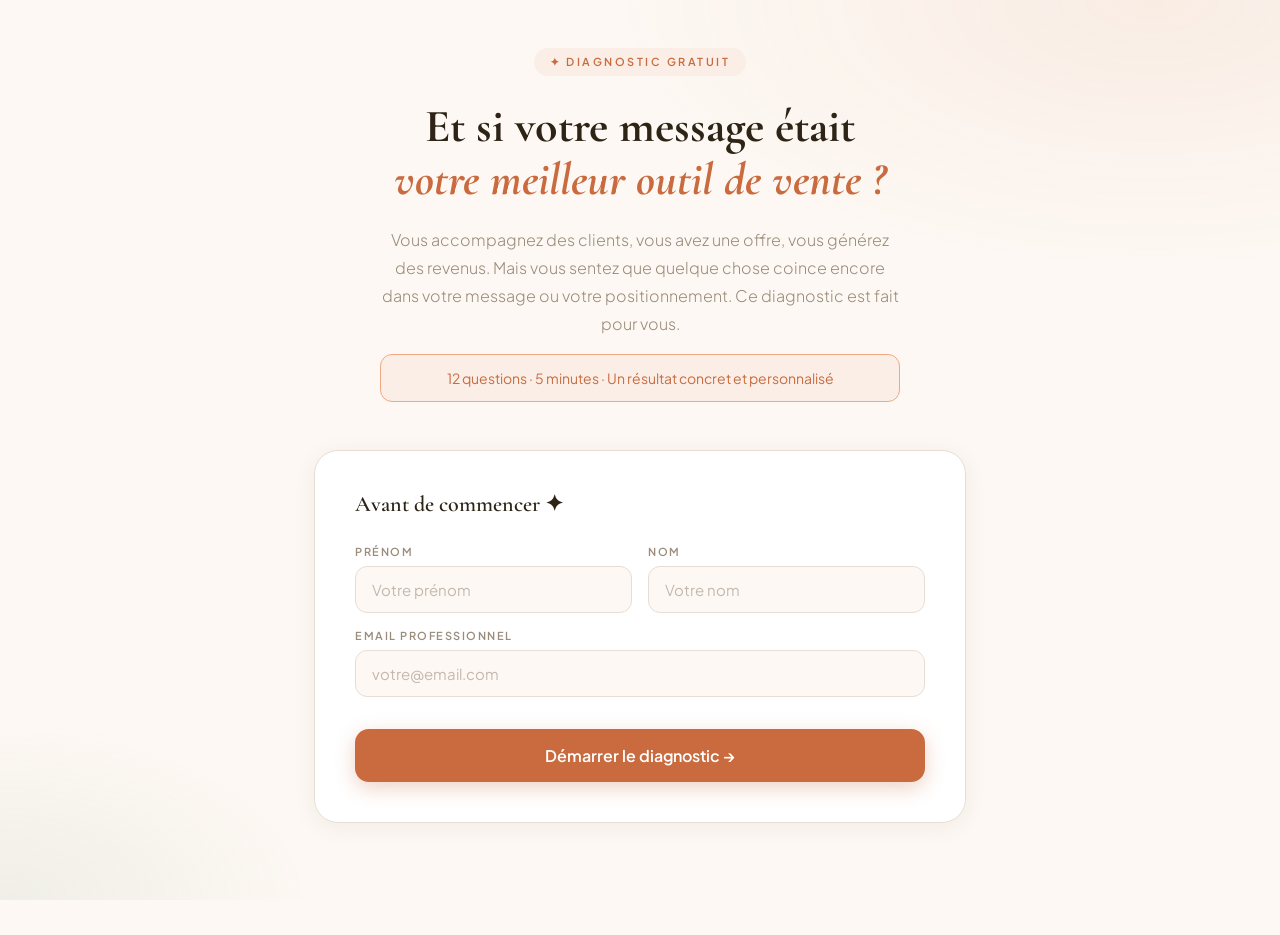
==== commit fd1ce8ee: "Refactor header and update quiz question types Removed unused CSS variable and added a new header no" ====
--- a/index.html
+++ b/index.html
@@ -1,313 +1,483 @@
 <!DOCTYPE html>
 <html lang="fr">
 <head>
-  <meta charset="UTF-8" />
-  <meta name="viewport" content="width=device-width, initial-scale=1.0"/>
-  <title>Quiz Storytelling – Où en es-tu vraiment ?</title>
-  <link href="https://fonts.googleapis.com/css2?family=Lora:wght@400;600;700&family=DM+Sans:wght@300;400;500;600&display=swap" rel="stylesheet"/>
-  <style>
-    *, *::before, *::after { box-sizing: border-box; margin: 0; padding: 0; }
-    body { font-family: 'Lora', Georgia, serif; background: #FAFAF8; min-height: 100vh; }
-    .screen { display: none; }
-    .screen.active { display: flex; flex-direction: column; align-items: center; padding: 40px 20px; min-height: 100vh; }
-    .wrap { width: 100%; max-width: 640px; }
-    #screen-intro { background: #FAFAF8; }
-    .intro-label { font-family: 'DM Sans', sans-serif; font-size: 12px; letter-spacing: 4px; text-transform: uppercase; color: #7B6FE8; margin-bottom: 12px; text-align: center; }
-    .intro-title { font-family: 'Lora', serif; font-weight: 700; font-size: 30px; color: #1a1a1a; line-height: 1.3; margin-bottom: 16px; text-align: center; }
-    .intro-sub { font-family: 'DM Sans', sans-serif; color: #666; font-size: 16px; line-height: 1.7; max-width: 480px; margin: 0 auto 32px; text-align: center; }
-    .form-card { background: white; border-radius: 20px; padding: 32px 28px; box-shadow: 0 2px 24px rgba(0,0,0,0.06); margin-bottom: 16px; }
-    .form-card h2 { font-family: 'Lora', serif; font-weight: 600; font-size: 18px; color: #1a1a1a; line-height: 1.5; margin-bottom: 24px; }
-    .form-field { margin-bottom: 16px; }
-    .form-field label { display: block; font-family: 'DM Sans', sans-serif; font-size: 13px; color: #555; font-weight: 500; margin-bottom: 6px; }
-    .form-field input { width: 100%; padding: 13px 16px; border: 2px solid #F0EFE9; border-radius: 10px; font-family: 'DM Sans', sans-serif; font-size: 15px; color: #1a1a1a; outline: none; transition: border-color 0.2s; }
-    .form-field input:focus { border-color: #7B6FE8; }
-    .progress-bar-wrap { margin-bottom: 28px; }
-    .progress-meta { display: flex; justify-content: space-between; margin-bottom: 8px; font-family: 'DM Sans', sans-serif; font-size: 13px; color: #999; }
-    .progress-track { width: 100%; height: 4px; background: #E8E8E8; border-radius: 99px; overflow: hidden; }
-    .progress-fill { height: 100%; border-radius: 99px; transition: width 0.4s ease; }
-    .question-card { background: white; border-radius: 20px; padding: 32px 28px; box-shadow: 0 2px 24px rgba(0,0,0,0.06); margin-bottom: 16px; }
-    .question-card h2 { font-family: 'Lora', serif; font-weight: 600; font-size: 20px; color: #1a1a1a; line-height: 1.5; margin-bottom: 28px; }
-    .options { display: flex; flex-direction: column; gap: 12px; }
-    .option { padding: 16px 20px; border-radius: 12px; border: 2px solid #F0EFE9; background: white; box-shadow: 0 1px 4px rgba(0,0,0,0.04); display: flex; align-items: center; gap: 14px; cursor: pointer; transition: all 0.18s ease; }
-    .option:hover { transform: translateY(-2px); box-shadow: 0 6px 20px rgba(0,0,0,0.1); }
-    .option.selected { border-color: #7B6FE8; background: #F5F4FF; box-shadow: 0 4px 16px rgba(123,111,232,0.15); }
-    .option.selected .opt-text { color: #4C3FD6; }
-    .radio { width: 22px; height: 22px; border-radius: 50%; flex-shrink: 0; border: 2px solid #D0CFC8; background: transparent; display: flex; align-items: center; justify-content: center; transition: all 0.18s; }
-    .option.selected .radio { border-color: #7B6FE8; background: #7B6FE8; }
-    .radio-dot { width: 8px; height: 8px; border-radius: 50%; background: white; display: none; }
-    .option.selected .radio-dot { display: block; }
-    .opt-text { font-family: 'DM Sans', sans-serif; font-size: 15px; color: #2a2a2a; line-height: 1.5; }
-    .btn-primary { width: 100%; padding: 16px; border-radius: 14px; border: none; background: #7B6FE8; color: white; font-family: 'DM Sans', sans-serif; font-weight: 600; font-size: 16px; cursor: pointer; box-shadow: 0 4px 16px rgba(123,111,232,0.25); transition: all 0.2s; }
-    .btn-primary:hover { transform: translateY(-2px); box-shadow: 0 8px 24px rgba(123,111,232,0.35); }
-    .btn-primary:disabled { background: #E0DFF8; cursor: not-allowed; box-shadow: none; transform: none; }
-    .btn-secondary { width: 100%; padding: 14px; background: transparent; border: 1.5px solid #ccc; border-radius: 12px; font-family: 'DM Sans', sans-serif; color: #666; font-size: 15px; cursor: pointer; transition: opacity 0.2s; margin-top: 12px; }
-    .btn-secondary:hover { opacity: 0.7; }
-    .hint { text-align: center; margin-top: 20px; font-family: 'DM Sans', sans-serif; font-size: 12px; color: #bbb; }
-    .result-header { text-align: center; margin-bottom: 32px; }
-    .result-emoji { font-size: 56px; margin-bottom: 12px; }
-    .result-eyebrow { font-family: 'DM Sans', sans-serif; font-weight: 300; font-size: 13px; letter-spacing: 4px; text-transform: uppercase; margin-bottom: 8px; }
-    .result-name { font-family: 'Lora', serif; font-weight: 700; font-size: 32px; color: #1a1a1a; margin-bottom: 8px; }
-    .result-score-text { font-family: 'DM Sans', sans-serif; font-weight: 500; font-size: 15px; margin-bottom: 16px; }
-    .score-track { width: 100%; height: 8px; background: #e0e0e0; border-radius: 99px; overflow: hidden; margin-bottom: 32px; }
-    .score-fill { height: 100%; width: 0%; border-radius: 99px; transition: width 1s ease; }
-    .tabs { display: flex; gap: 8px; margin-bottom: 20px; }
-    .tab-btn { flex: 1; padding: 12px 16px; border-radius: 10px; border: none; font-family: 'DM Sans', sans-serif; font-weight: 500; font-size: 14px; cursor: pointer; transition: all 0.2s; }
-    .result-card { background: white; border-radius: 20px; padding: 32px; box-shadow: 0 4px 32px rgba(0,0,0,0.06); margin-bottom: 24px; }
-    .card-label { font-family: 'DM Sans', sans-serif; font-size: 13px; font-weight: 500; text-transform: uppercase; letter-spacing: 2px; margin-bottom: 16px; }
-    .result-message { font-family: 'Lora', serif; font-size: 16px; line-height: 1.8; color: #2a2a2a; white-space: pre-line; }
-    .cta-box { margin-top: 28px; padding: 20px 24px; border-radius: 14px; border-left: 4px solid; }
-    .cta-box-title { font-family: 'DM Sans', sans-serif; font-size: 13px; font-weight: 600; margin-bottom: 8px; }
-    .cta-box-text { font-family: 'Lora', serif; font-size: 15px; color: #2a2a2a; line-height: 1.7; }
-    .cta-main-btn { margin-top: 16px; padding: 12px 24px; color: white; border: none; border-radius: 10px; font-family: 'DM Sans', sans-serif; font-weight: 600; font-size: 15px; cursor: pointer; width: 100%; transition: all 0.2s; }
-    .cta-main-btn:hover { transform: translateY(-2px); }
-    .email-header { display: flex; justify-content: space-between; align-items: center; margin-bottom: 16px; }
-    .copy-btn { padding: 6px 14px; border-radius: 8px; background: transparent; font-family: 'DM Sans', sans-serif; font-size: 13px; cursor: pointer; transition: all 0.2s; }
-    .email-subj-bar { padding: 12px 16px; border-radius: 10px; margin-bottom: 16px; font-family: 'DM Sans', sans-serif; font-size: 14px; }
-    .email-subj-label { color: #999; margin-right: 8px; }
-    .email-subj-val { color: #1a1a1a; font-weight: 600; }
-    .email-body { font-family: 'Lora', serif; font-size: 15px; line-height: 1.8; color: #2a2a2a; white-space: pre-line; }
-  </style>
+<meta charset="UTF-8">
+<meta name="viewport" content="width=device-width, initial-scale=1.0">
+<title>Et si votre message était votre meilleur outil de vente ?</title>
+<link href="https://fonts.googleapis.com/css2?family=Cormorant+Garamond:wght@400;600;700&family=Plus+Jakarta+Sans:wght@300;400;500;600&display=swap" rel="stylesheet">
+<style>
+:root {
+  --bg: #fdf8f3;
+  --white: #ffffff;
+  --text: #2d2416;
+  --muted: #9a8b7a;
+  --terracotta: #c96b3f;
+  --terra-light: #f0a882;
+  --terra-pale: #faeee7;
+  --border: #e8ddd4;
+  --green: #3d9970;
+  --green-bg: #eaf6f0;
+  --green-border: #a8d8c0;
+  --red: #c0392b;
+  --red-bg: #fdf0ee;
+  --red-border: #f0b8b0;
+}
+* { margin: 0; padding: 0; box-sizing: border-box; }
+body { background: var(--bg); color: var(--text); font-family: 'Plus Jakarta Sans', sans-serif; min-height: 100vh; }
+body::before {
+  content: ''; position: fixed; inset: 0;
+  background: radial-gradient(ellipse 70% 50% at 90% 0%, rgba(201,107,63,0.08) 0%, transparent 60%),
+              radial-gradient(ellipse 50% 40% at 0% 100%, rgba(122,158,126,0.1) 0%, transparent 50%);
+  pointer-events: none; z-index: 0;
+}
+.container { position: relative; z-index: 1; max-width: 700px; margin: 0 auto; padding: 48px 24px 80px; }
+@keyframes fadeUp { from { opacity: 0; transform: translateY(20px); } to { opacity: 1; transform: translateY(0); } }
+@keyframes popIn { 0% { transform: scale(0.97); } 50% { transform: scale(1.02); } 100% { transform: scale(1); } }
+
+.header { text-align: center; margin-bottom: 48px; animation: fadeUp 0.7s ease both; }
+.tag { display: inline-flex; align-items: center; gap: 6px; font-size: 11px; font-weight: 600; letter-spacing: 2.5px; text-transform: uppercase; color: var(--terracotta); background: var(--terra-pale); padding: 7px 16px; border-radius: 40px; margin-bottom: 24px; }
+.header h1 { font-family: 'Cormorant Garamond', serif; font-size: clamp(28px,5vw,46px); font-weight: 700; line-height: 1.15; margin-bottom: 20px; }
+.header h1 em { color: var(--terracotta); font-style: italic; }
+.header p { font-size: 16px; font-weight: 300; line-height: 1.75; color: var(--muted); max-width: 520px; margin: 0 auto; }
+.header-note { margin-top: 16px; font-size: 14px; color: var(--terracotta); background: var(--terra-pale); border: 1px solid var(--terra-light); border-radius: 12px; padding: 12px 20px; max-width: 520px; margin: 16px auto 0; line-height: 1.6; }
+
+.card { background: var(--white); border: 1px solid var(--border); border-radius: 24px; padding: 40px; margin-bottom: 32px; box-shadow: 0 4px 24px rgba(45,36,22,0.06); animation: fadeUp 0.7s 0.15s ease both; }
+.card h2 { font-family: 'Cormorant Garamond', serif; font-size: 22px; font-weight: 600; margin-bottom: 28px; }
+.form-row { display: grid; grid-template-columns: 1fr 1fr; gap: 16px; margin-bottom: 16px; }
+@media(max-width:500px){ .form-row { grid-template-columns: 1fr; } }
+.fg { display: flex; flex-direction: column; gap: 8px; }
+.fg label { font-size: 11px; font-weight: 600; letter-spacing: 1.5px; text-transform: uppercase; color: var(--muted); }
+.fg input { background: var(--bg); border: 1.5px solid var(--border); border-radius: 12px; padding: 13px 16px; color: var(--text); font-family: 'Plus Jakarta Sans', sans-serif; font-size: 15px; outline: none; transition: all 0.2s; }
+.fg input:focus { border-color: var(--terracotta); background: var(--terra-pale); }
+.fg input::placeholder { color: #c4b8ae; }
+.btn-start { width: 100%; margin-top: 12px; padding: 16px; background: var(--terracotta); border: none; border-radius: 14px; color: var(--white); font-family: 'Plus Jakarta Sans', sans-serif; font-size: 16px; font-weight: 600; cursor: pointer; transition: all 0.2s; box-shadow: 0 6px 20px rgba(201,107,63,0.3); }
+.btn-start:hover { background: #b35a31; transform: translateY(-2px); }
+.err { color: var(--red); font-size: 13px; margin-top: 8px; display: none; }
+.err.show { display: block; }
+
+.quiz-wrap { display: none; }
+.quiz-wrap.show { display: block; animation: fadeUp 0.5s ease both; }
+.score-bar { display: flex; align-items: center; gap: 10px; background: var(--white); border: 1px solid var(--border); border-radius: 12px; padding: 12px 20px; margin-bottom: 24px; font-size: 14px; color: var(--muted); }
+.score-bar strong { color: var(--terracotta); font-size: 18px; }
+.progress-bar { margin-bottom: 36px; }
+.progress-info { display: flex; justify-content: space-between; margin-bottom: 10px; }
+.p-label { font-size: 11px; font-weight: 600; letter-spacing: 2px; text-transform: uppercase; color: var(--muted); }
+.p-count { font-size: 13px; font-weight: 600; color: var(--terracotta); }
+.p-track { height: 4px; background: var(--border); border-radius: 4px; overflow: hidden; }
+.p-fill { height: 100%; background: linear-gradient(90deg, var(--terracotta), var(--terra-light)); border-radius: 4px; transition: width 0.5s cubic-bezier(0.4,0,0.2,1); }
+.q-card { background: var(--white); border: 1px solid var(--border); border-radius: 20px; padding: 36px; margin-bottom: 20px; box-shadow: 0 2px 16px rgba(45,36,22,0.05); }
+.q-badge { display: inline-block; font-size: 10px; font-weight: 700; letter-spacing: 2px; text-transform: uppercase; padding: 4px 10px; border-radius: 20px; margin-bottom: 14px; }
+.q-badge.pratique { background: #fef3e2; color: #c96b3f; }
+.q-badge.theorique { background: #e8f0fe; color: #4a6eb5; }
+.q-badge.storytelling { background: #f0f7ed; color: #4a8e5e; }
+.q-badge.profil { background: #f3e8fe; color: #7b4fb5; }
+.q-num { font-size: 11px; font-weight: 600; letter-spacing: 3px; text-transform: uppercase; color: var(--terra-light); margin-bottom: 8px; }
+.q-text { font-family: 'Cormorant Garamond', serif; font-size: clamp(19px,3vw,25px); font-weight: 600; line-height: 1.4; }
+.q-hint { font-size: 12px; color: var(--muted); font-style: italic; margin-top: 8px; display: none; }
+.options { display: flex; flex-direction: column; gap: 10px; }
+.opt { display: flex; align-items: flex-start; gap: 14px; padding: 16px 20px; background: var(--white); border: 1.5px solid var(--border); border-radius: 14px; cursor: pointer; transition: all 0.2s; }
+.opt:hover:not(.locked) { background: var(--terra-pale); border-color: var(--terra-light); transform: translateX(3px); }
+.opt.sel:not(.correct):not(.wrong) { background: var(--terra-pale); border-color: var(--terracotta); }
+.opt.correct { background: var(--green-bg); border-color: var(--green-border); animation: popIn 0.3s ease; }
+.opt.wrong { background: var(--red-bg); border-color: var(--red-border); }
+.opt.reveal { background: var(--green-bg); border-color: var(--green-border); }
+.opt.locked { cursor: default; }
+.opt-l { flex-shrink: 0; width: 28px; height: 28px; border-radius: 8px; background: var(--bg); border: 1.5px solid var(--border); display: flex; align-items: center; justify-content: center; font-size: 11px; font-weight: 700; color: var(--muted); transition: all 0.2s; }
+.opt.sel:not(.correct):not(.wrong) .opt-l { background: var(--terracotta); border-color: var(--terracotta); color: var(--white); }
+.opt.correct .opt-l { background: var(--green); border-color: var(--green); color: var(--white); }
+.opt.wrong .opt-l { background: var(--red); border-color: var(--red); color: var(--white); }
+.opt.reveal .opt-l { background: var(--green); border-color: var(--green); color: var(--white); }
+.opt-t { font-size: 15px; line-height: 1.55; color: #5a4a3a; padding-top: 2px; }
+.feedback { margin-top: 16px; padding: 16px 20px; border-radius: 12px; font-size: 14px; line-height: 1.6; display: none; }
+.feedback.show { display: block; animation: fadeUp 0.3s ease both; }
+.feedback.good { background: var(--green-bg); border: 1px solid var(--green-border); color: #1e6645; }
+.feedback.bad { background: var(--red-bg); border: 1px solid var(--red-border); color: #8b2020; }
+.nav { display: flex; justify-content: space-between; gap: 16px; margin-top: 24px; }
+.btn-prev { padding: 13px 26px; background: transparent; border: 1.5px solid var(--border); border-radius: 12px; color: var(--muted); font-family: 'Plus Jakarta Sans', sans-serif; font-size: 14px; cursor: pointer; transition: all 0.2s; }
+.btn-prev:hover { border-color: var(--text); color: var(--text); }
+.btn-prev:disabled { opacity: 0.35; cursor: default; }
+.btn-next { padding: 13px 28px; background: var(--terracotta); border: none; border-radius: 12px; color: var(--white); font-family: 'Plus Jakarta Sans', sans-serif; font-size: 14px; font-weight: 600; cursor: pointer; transition: all 0.2s; box-shadow: 0 4px 16px rgba(201,107,63,0.25); }
+.btn-next:hover { background: #b35a31; transform: translateY(-1px); }
+.btn-next:disabled { opacity: 0.4; cursor: default; transform: none; }
+.dots { display: flex; justify-content: center; gap: 5px; margin-top: 28px; flex-wrap: wrap; }
+.dot { width: 7px; height: 7px; border-radius: 50%; background: var(--border); transition: all 0.3s; }
+.dot.act { background: var(--terracotta); transform: scale(1.3); }
+.dot.done-ok { background: var(--green); }
+.dot.done-ko { background: var(--red); }
+
+.result-wrap { display: none; }
+.result-wrap.show { display: block; animation: fadeUp 0.6s ease both; }
+.r-top { text-align: center; margin-bottom: 36px; }
+.r-icon { font-size: 64px; margin-bottom: 16px; display: block; }
+.r-level { font-size: 11px; font-weight: 600; letter-spacing: 4px; text-transform: uppercase; color: var(--terracotta); margin-bottom: 12px; }
+.r-title { font-family: 'Cormorant Garamond', serif; font-size: clamp(26px,5vw,38px); font-weight: 700; margin-bottom: 16px; line-height: 1.2; }
+.r-score { display: inline-flex; align-items: center; gap: 8px; background: var(--terra-pale); border: 1px solid var(--terra-light); border-radius: 40px; padding: 8px 20px; font-size: 14px; color: var(--muted); margin-bottom: 32px; }
+.r-score strong { color: var(--terracotta); }
+.r-desc { background: var(--white); border: 1px solid var(--border); border-left: 4px solid var(--terracotta); border-radius: 16px; padding: 32px; margin-bottom: 28px; font-size: 16px; line-height: 1.85; color: #5a4a3a; box-shadow: 0 2px 16px rgba(45,36,22,0.05); }
+.r-desc p + p { margin-top: 16px; }
+.cta-box { background: linear-gradient(135deg, #fff5f0, #f0f7f1); border: 1.5px solid var(--terra-light); border-radius: 24px; padding: 40px; text-align: center; }
+.cta-box h3 { font-family: 'Cormorant Garamond', serif; font-size: 26px; font-weight: 700; margin-bottom: 12px; }
+.cta-box p { font-size: 15px; color: var(--muted); line-height: 1.75; margin-bottom: 28px; max-width: 460px; margin-left: auto; margin-right: auto; }
+.btn-cta { display: inline-block; padding: 18px 44px; background: var(--terracotta); border: none; border-radius: 14px; color: var(--white); font-family: 'Plus Jakarta Sans', sans-serif; font-size: 16px; font-weight: 600; text-decoration: none; cursor: pointer; transition: all 0.2s; box-shadow: 0 8px 24px rgba(201,107,63,0.3); }
+.btn-cta:hover { background: #b35a31; transform: translateY(-2px); }
+.cta-note { margin-top: 14px; font-size: 12px; color: #b8a898; }
+</style>
 </head>
 <body>
-
-<!-- SCREEN 1: INTRO + FORM -->
-<div id="screen-intro" class="screen active">
-  <div class="wrap">
-    <div style="margin-bottom:40px">
-      <div class="intro-label">Evaluation</div>
-      <h1 class="intro-title">Où en es-tu vraiment<br/>avec le storytelling ?</h1>
-      <p class="intro-sub">15 questions pour évaluer tes connaissances et ta pratique — et t'aider à voir exactement ce qui pourrait transformer ta communication.</p>
-    </div>
-    <div class="form-card">
-      <h2>Pour recevoir tes résultats personnalisés, renseigne tes informations :</h2>
-      <div class="form-field"><label for="f-prenom">Prénom *</label><input type="text" id="f-prenom" placeholder="Ton prénom" /></div>
-      <div class="form-field"><label for="f-nom">Nom *</label><input type="text" id="f-nom" placeholder="Ton nom" /></div>
-      <div class="form-field"><label for="f-email">Email professionnel *</label><input type="email" id="f-email" placeholder="ton@email.com" /></div>
-    </div>
-    <button class="btn-primary" onclick="startQuiz()">Commencer le quiz →</button>
-    <div style="margin-top:20px;text-align:center;">
-      <p style="font-family:'DM Sans',sans-serif;font-size:13px;color:#999;margin-bottom:10px;">Tu préfères qu'on en parle directement ?</p>
-      <a href="https://calendar.app.google/iio8GfG19biqtCAQ9" target="_blank" style="display:inline-block;padding:12px 24px;background:#f5f4ff;color:#7B6FE8;border:1.5px solid #7B6FE8;border-radius:10px;font-family:'DM Sans',sans-serif;font-weight:600;font-size:14px;text-decoration:none;">📅 Prendre un appel découverte</a>
-    </div>
-    <div class="hint">Aucune bonne ou mauvaise réponse — sois honnête avec toi-même ✨</div>
+<div class="container">
+
+  <div class="header" id="hdr">
+    <span class="tag">✦ Diagnostic gratuit</span>
+    <h1>Et si votre message était<br><em>votre meilleur outil de vente ?</em></h1>
+    <p>Vous accompagnez des clients, vous avez une offre, vous générez des revenus. Mais vous sentez que quelque chose coince encore dans votre message ou votre positionnement. Ce diagnostic est fait pour vous.</p>
+    <div class="header-note">12 questions · 5 minutes · Un résultat concret et personnalisé</div>
   </div>
+
+  <div class="card" id="introCard">
+    <h2>Avant de commencer ✦</h2>
+    <div class="form-row">
+      <div class="fg"><label>Prénom</label><input type="text" id="fn" placeholder="Votre prénom" /></div>
+      <div class="fg"><label>Nom</label><input type="text" id="ln" placeholder="Votre nom" /></div>
+    </div>
+    <div class="fg" style="margin-bottom:20px">
+      <label>Email professionnel</label>
+      <input type="email" id="em" placeholder="votre@email.com" />
+    </div>
+    <p class="err" id="ferr">Veuillez remplir tous les champs avant de continuer.</p>
+    <button class="btn-start" onclick="startQuiz()">Démarrer le diagnostic →</button>
+  </div>
+
+  <div class="quiz-wrap" id="quizWrap">
+    <div class="score-bar">
+      <span>Bonnes réponses :</span>
+      <strong id="scoreDisplay">0</strong>
+      <span>/ <span id="answeredDisplay">0</span> questions répondues</span>
+    </div>
+    <div class="progress-bar">
+      <div class="progress-info">
+        <span class="p-label">Progression</span>
+        <span class="p-count" id="pCount">1 / 12</span>
+      </div>
+      <div class="p-track"><div class="p-fill" id="pFill" style="width:8%"></div></div>
+    </div>
+    <div class="q-card">
+      <div class="q-num" id="qNum">Question 01</div>
+      <div id="qBadge"></div>
+      <div class="q-text" id="qText"></div>
+      <div class="q-hint" id="qHint">Plusieurs réponses possibles.</div>
+    </div>
+    <div class="options" id="opts"></div>
+    <div class="feedback" id="feedback"></div>
+    <div class="nav">
+      <button class="btn-prev" id="bPrev" onclick="prev()" disabled>← Précédent</button>
+      <button class="btn-next" id="bNext" onclick="next()" disabled>Valider</button>
+    </div>
+    <div class="dots" id="dotsBar"></div>
+  </div>
+
+  <div class="result-wrap" id="resultWrap"></div>
 </div>
 
-<!-- SCREEN 2: QUIZ -->
-<div id="screen-quiz" class="screen">
-  <div class="wrap">
-    <div class="progress-bar-wrap">
-      <div class="progress-meta">
-        <span id="cat-label" style="font-weight:600"></span>
-        <span id="q-counter"></span>
-      </div>
-      <div class="progress-track"><div class="progress-fill" id="progress-fill"></div></div>
-    </div>
-    <div class="question-card">
-      <h2 id="question-text"></h2>
-      <div class="options" id="options-container"></div>
-    </div>
-    <button class="btn-primary" id="next-btn" onclick="nextQuestion()" disabled>Question suivante →</button>
-    <div class="hint">Aucune bonne ou mauvaise réponse ✨</div>
-  </div>
-</div>
-
-<!-- SCREEN 3: RESULTS -->
-<div id="screen-result" class="screen">
-  <div class="wrap">
-    <div class="result-header">
-      <div class="result-emoji" id="res-emoji"></div>
-      <div class="result-eyebrow" id="res-eyebrow">Ton niveau</div>
-      <div class="result-name" id="res-name"></div>
-      <div class="result-score-text" id="res-score"></div>
-      <div class="score-track"><div class="score-fill" id="score-fill"></div></div>
-    </div>
-    <div class="tabs">
-      <button class="tab-btn" id="tab-msg" onclick="switchTab('message')">💬 Message résultats</button>
-      <button class="tab-btn" id="tab-email" onclick="switchTab('email')">📧 Email a envoyer</button>
-    </div>
-    <div id="panel-message" class="result-card">
-      <div class="card-label" id="msg-label">Message pour ton client</div>
-      <div class="result-message" id="msg-text"></div>
-      <div class="cta-box" id="cta-box">
-        <div class="cta-box-title" id="cta-title">✨ Prochaine étape</div>
-        <div class="cta-box-text">Tu veux savoir comment ton histoire peut devenir ton meilleur outil pour attirer des clients qui te ressemblent ? Réserve un appel découverte — gratuit, sans engagement, 100% utile.</div>
-        <a href="https://calendar.app.google/iio8GfG19biqtCAQ9" target="_blank" class="cta-main-btn" id="cta-main-btn" style="display:block;text-decoration:none;text-align:center;">👉 Je réserve mon appel découverte</a>
-      </div>
-    </div>
-    <div id="panel-email" class="result-card" style="display:none">
-      <div class="email-header">
-        <div class="card-label" id="email-label">Email pret a envoyer</div>
-        <button class="copy-btn" id="copy-btn" onclick="copyEmail()">Copier</button>
-      </div>
-      <div class="email-subj-bar" id="email-subj-bar">
-        <span class="email-subj-label">Objet :</span><span class="email-subj-val" id="email-subj-val"></span>
-      </div>
-      <div class="email-body" id="email-body-val"></div>
-    </div>
-    <button class="btn-secondary" onclick="restartQuiz()">↩ Refaire le quiz</button>
-  </div>
-</div>
-
 <script>
-const questions = [
-  {id:1,category:"usage",question:"Quand tu parles de ton activité à quelqu'un, tu commences plutôt par…",options:[
-    {text:"Je suis coach en [spécialité]",score:1},{text:"J'aide les gens a… suivi de ta proposition de valeur",score:2},
-    {text:"Une courte histoire ou anecdote qui illustre ce que tu fais",score:3},{text:"Je n'ai pas vraiment de reponse type, ca depend du contexte",score:1}]},
-  {id:2,category:"knowledge",question:"Pour toi, le storytelling dans le contexte du coaching, c'est avant tout…",options:[
-    {text:"Raconter sa propre histoire personnelle de transformation",score:2},{text:"Créer un lien émotionnel avec son audience pour qu'elle se sente comprise",score:3},
-    {text:"Écrire des posts Instagram avec une bonne accroche",score:1},{text:"Une technique de manipulation pour vendre plus facilement",score:1}]},
-  {id:3,category:"usage",question:"Sur tes réseaux sociaux, tes publications ressemblent surtout a…",options:[
-    {text:"Des conseils pratiques et des tips directement actionnables",score:1},{text:"Un melange de conseils, de temoignages clients et d'anecdotes personnelles",score:2},
-    {text:"Des récits structurés qui montrent une transformation (la tienne ou celle de tes clients)",score:3},{text:"Honnetement, je poste peu ou de manière très irrégulière",score:1}]},
-  {id:4,category:"theory",question:"La structure narrative la plus utilisee dans le storytelling de marque est…",options:[
-    {text:"Le schema de Freytag (exposition, montee, climax, chute, denouement)",score:2},{text:"Le voyage du heros (ou monomythe) popularisé par Joseph Campbell",score:3},
-    {text:"La regle des 3 actes issue du cinema hollywoodien",score:2},{text:"Je ne connais pas ces structures, je raconte ce qui me semble juste",score:1}]},
-  {id:5,category:"usage",question:"Lorsque tu parles de tes clients et de leurs résultats, tu as tendance à…",options:[
-    {text:"Citer des chiffres ou des résultats concrets (ex: mon client a doublé son CA)",score:2},{text:"Raconter leur parcours de transformation avec un avant/après émotionnel",score:3},
-    {text:"Partager quelques temoignages textuels de temps en temps",score:1},{text:"Je n'utilise pas encore les histoires de clients dans ma communication",score:1}]},
-  {id:6,category:"knowledge",question:"Quelle est la différence entre une origin story et une transformation story ?",options:[
-    {text:"Il n'y en a pas vraiment, les deux parlent de ton passé",score:1},{text:"L'origin story explique pourquoi tu fais ce métier, la transformation story illustre un resultat obtenu",score:3},
-    {text:"L'une est pour les réseaux sociaux, l'autre pour ton site web",score:1},{text:"Je connais l'un mais pas forcément l'autre",score:2}]},
-  {id:7,category:"theory",question:"Dans un récit efficace, le conflit ou l'obstacle joue quel rôle ?",options:[
-    {text:"Il crée de la tension inutile, mieux vaut rester positif dans sa communication",score:1},{text:"Il rend le récit réaliste et crée l'identification chez le lecteur ou l'auditeur",score:3},
-    {text:"C'est l'élément déclencheur qui pousse à acheter",score:2},{text:"Il sert uniquement à dramatiser l'histoire",score:1}]},
-  {id:8,category:"usage",question:"As-tu une signature narrative — c'est-à-dire une façon reconnaissable de te raconter ou de raconter ton travail ?",options:[
-    {text:"Oui, clairement definie et declinee sur tous mes supports de communication",score:3},{text:"Plutot oui, mais je ne l'ai pas vraiment formalisee",score:2},
-    {text:"Je travaille dessus, mais ce n'est pas encore cohérent",score:1},{text:"Pas du tout, chaque prise de parole est differente",score:1}]},
-  {id:9,category:"knowledge",question:"Qu'est-ce que le storytelling d'authenticite ?",options:[
-    {text:"Partager sa vie privée sans filtre pour paraître plus humain",score:1},{text:"Une communication qui s'appuie sur des valeurs et des experiences vraies pour creer une connexion sincere",score:3},
-    {text:"Éviter tout discours marketing et parler uniquement de soi",score:1},{text:"Un courant récent du copywriting qui préconise d'etre brut dans sa communication",score:2}]},
-  {id:10,category:"theory",question:"Le heros dans le storytelling d'un coach ou d'un entrepreneur, c'est…",options:[
-    {text:"Le coach lui-meme, qui partage son expertise",score:1},{text:"Le client idéal, qui vit une transformation grâce à l'accompagnement",score:3},
-    {text:"La marque ou l'entreprise, qui apporte des solutions",score:1},{text:"Les deux, selon le type de contenu",score:2}]},
-  {id:11,category:"usage",question:"Quand tu rediges un post ou une page de vente, tu penses a…",options:[
-    {text:"Bien décrire ton offre et ses bénéfices de façon claire et complète",score:1},{text:"Structurer un récit avec un debut, une tension et une resolution",score:3},
-    {text:"Cibler les douleurs de ton audience et proposer une solution",score:2},{text:"Écrire ce qui me vient naturellement, sans méthode particulière",score:1}]},
-  {id:12,category:"knowledge",question:"Selon toi, pourquoi certains coachs attirent des clients naturellement tandis que d'autres peinent a se démarquer ?",options:[
-    {text:"Parce qu'ils ont plus d'expérience ou un meilleur réseau",score:1},{text:"Parce qu'ils ont investi dans la publicite ou le SEO",score:1},
-    {text:"Parce qu'ils ont une histoire claire, une identité narrative forte qui résonne avec leur cible",score:3},{text:"Parce qu'ils sont plus visibles sur les réseaux sociaux",score:2}]},
-  {id:13,category:"theory",question:"Le story gap (ou fossé narratif) désigne…",options:[
-    {text:"L'écart entre ce que tu veux raconter et ce que ton audience veut entendre",score:3},{text:"Le manque de cohérence entre tes différents contenus",score:2},
-    {text:"Une technique pour créer du suspense dans un récit",score:2},{text:"Je ne connais pas ce concept",score:1}]},
-  {id:14,category:"usage",question:"Est-ce que tu utilises ta propre histoire personnelle (ton parcours, tes epreuves, tes doutes) dans ta communication professionnelle ?",options:[
-    {text:"Oui, c'est le cœur de ma communication, j'ai une ligne éditoriale autour de ca",score:3},{text:"Parfois, quand ca me semble pertinent",score:2},
-    {text:"Rarement, j'ai peur que ça paraisse trop personnel ou hors-sujet",score:1},{text:"Non, je préfère rester professionnel et ne pas mélanger les genres",score:1}]},
-  {id:15,category:"knowledge",question:"Pour toi, le plus grand frein a l'utilisation du storytelling dans ta communication, c'est…",options:[
-    {text:"Je ne sais pas par où commencer ni quelle histoire raconter",score:1},{text:"J'ai l'impression que mon histoire n'est pas assez extraordinaire pour intéresser",score:1},
-    {text:"Je manque de méthode pour structurer mes récits de façon impactante",score:2},{text:"Pas grand-chose, je maîtrise bien le sujet",score:3}]}
+const CAL = 'https://calendar.app.google/ZMLZoXtaFjAiju8d9';
+const SHEET_URL = 'https://script.google.com/macros/s/AKfycbzUrkuyvyDl-v1WZhtLDQ2DQQ2KjmRnQwHJx5LlZZPncsQktCyXnZXPug5qVEycbB_z/exec';
+
+const Q = [
+  { type:'pratique', multi:false,
+    t:"On vous demande ce que vous faites lors d'un événement networking. Que se passe-t-il ?",
+    o:["Je souris, je m'adapte... et j'explique quelque chose de différent à chaque personne.",
+       "J'ai une réponse, mais au fond je sens qu'elle ne me ressemble pas encore vraiment.",
+       "Je sors mon pitch avec plaisir, clair, ancré, et ça résonne à chaque fois.",
+       "Je pars dans une longue explication dont je ne suis pas sûr(e) qu'on comprenne."],
+    correct:[2],
+    good:"Exactement ! Un positionnement solide tient en 30 secondes, quelle que soit la personne en face.",
+    bad:"Un pitch qui change à chaque fois, c'est souvent le signe que les fondations ne sont pas encore posées. Pas de panique, c'est justement ce qu'on construit."
+  },
+  { type:'profil', multi:false,
+    t:"Depuis combien de temps êtes-vous en activité à votre compte ?",
+    o:["Moins de 6 mois, je pose encore les bases.",
+       "Entre 6 mois et 2 ans, je commence à avoir des clients réguliers.",
+       "Entre 2 et 5 ans, mon activité tourne et je cherche à la stabiliser.",
+       "Plus de 5 ans, j'ai une vraie expérience terrain."],
+    correct:[2,3],
+    good:"Parfait. Ce diagnostic est conçu pour des experts qui ont déjà un terrain solide sous les pieds.",
+    bad:"Ce diagnostic est conçu pour des experts déjà en activité. Si vous démarrez, certains éléments ne s'appliqueront pas encore à votre situation, et c'est tout à fait normal. Les fondations viendront au bon moment."
+  },
+  { type:'profil', multi:false,
+    t:"Quand vous pensez à votre chiffre d'affaires des 3 derniers mois, quelle phrase vous correspond le mieux ?",
+    o:["C'est très irrégulier, certains mois sont bons et d'autres très faibles.",
+       "J'ai un socle stable mais je plafonne, j'ai du mal à monter en gamme.",
+       "Ça progresse, mais je travaille trop pour ce que je gagne.",
+       "Mon chiffre d'affaires est solide et prévisible, je cherche à optimiser."],
+    correct:[1,2,3],
+    good:"C'est exactement là que le positionnement fait la différence. Stabiliser, monter en gamme, ou optimiser sans s'épuiser.",
+    bad:"Un chiffre d'affaires très irrégulier cache souvent un problème de positionnement. Quand le message est clair et l'offre bien structurée, les clients arrivent plus régulièrement."
+  },
+  { type:'pratique', multi:false,
+    t:"Un prospect négocie votre tarif. Votre réaction instinctive ?",
+    o:["Je tiens ma position, ma valeur est claire et je peux la défendre.",
+       "Je baisse un peu pour ne pas le perdre, on ne sait jamais.",
+       "Je rajoute un bonus pour que ça paraisse plus intéressant.",
+       "Je me lance dans une longue justification sur pourquoi ça vaut ce prix."],
+    correct:[0],
+    good:"Solide ! Quand l'offre, le message et le prix sont alignés, vous n'avez pas besoin de vous justifier. La valeur est évidente.",
+    bad:"La négociation apparaît souvent quand le lien entre valeur et prix n'est pas encore cristallisé. Ce n'est pas un problème de prix, c'est un problème d'alignement."
+  },
+  { type:'theorique', multi:true,
+    t:"Quels sont les signes qu'un positionnement est vraiment solide ?",
+    o:["Les clients arrivent déjà convaincus à 70 ou 80% avant l'appel.",
+       "Vous publiez beaucoup de contenu et avez beaucoup de visibilité.",
+       "Vous n'avez presque plus besoin de vous expliquer, les gens comprennent vite.",
+       "Vous recevez régulièrement des demandes de réduction."],
+    correct:[0,2],
+    good:"Exactement ! Un positionnement solide fait le travail en amont. Les prospects arrivent déjà alignés.",
+    bad:"La visibilité et les likes ne sont pas des indicateurs de positionnement solide. La vraie preuve ? Moins vous expliquez, plus ça convertit."
+  },
+  { type:'pratique', multi:false,
+    t:"Votre message principal sur LinkedIn... combien de fois l'avez-vous ajusté ces 6 derniers mois ?",
+    o:["Jamais, il est stable et cohérent.",
+       "Une ou deux fois pour l'affiner légèrement.",
+       "Plusieurs fois, selon les tendances ou les retours du marché.",
+       "Je n'ai pas vraiment de message principal défini."],
+    correct:[0],
+    good:"Un message stable, c'est un positionnement ancré. Bravo !",
+    bad:"Un message qui change souvent cherche encore sa direction. La stabilité du message est le premier signe d'un positionnement qui tient."
+  },
+  { type:'storytelling', multi:false,
+    t:"Dans votre communication, vous mettez surtout en avant...",
+    o:["Ce que je fais et comment je travaille, mes méthodes et outils.",
+       "Les résultats chiffrés que mes clients obtiennent.",
+       "La transformation vécue par mes clients, ce qu'ils ressentent, ce qui change pour eux.",
+       "Mon parcours et pourquoi j'ai choisi ce métier."],
+    correct:[2],
+    good:"Le storytelling le plus puissant met le client au centre. Sa transformation, son histoire. C'est ça qui crée la connexion et l'envie.",
+    bad:"Parler de vos méthodes ou de vos résultats, c'est bien. Mais ce qui connecte vraiment, c'est la transformation de l'autre. Pas la vôtre."
+  },
+  { type:'theorique', multi:true,
+    t:"Pourquoi l'offre, le prix et le message doivent-ils être alignés ?",
+    o:["Un décalage entre les trois crée de la confusion chez le prospect.",
+       "Parce que l'algorithme LinkedIn favorise les profils cohérents.",
+       "Parce que quand on ne comprend pas, on n'achète pas.",
+       "Un alignement fort réduit la négociation et les objections."],
+    correct:[0,2,3],
+    good:"Exactement ! L'alignement offre, prix, message, c'est la colonne vertébrale de tout. Sans ça, même le meilleur contenu reste décoratif.",
+    bad:"L'algorithme n'a rien à voir là-dedans ! Quand votre offre, votre prix et votre message racontent trois histoires différentes, le prospect est perdu. Et qui est perdu n'achète pas."
+  },
+  { type:'pratique', multi:false,
+    t:"Comment se passent vos appels avec des prospects en général ?",
+    o:["Ce sont des conversations fluides, ils comprennent vite la valeur.",
+       "Je dois souvent beaucoup expliquer pour justifier mon approche.",
+       "Je sens que je dois vendre et ça me met mal à l'aise.",
+       "Mes appels n'aboutissent souvent pas et je ne comprends pas pourquoi."],
+    correct:[0],
+    good:"Quand le positionnement est clair, vos prospects arrivent déjà convaincus à 80%. L'appel devient une conversation, pas une négociation.",
+    bad:"Si vous devez beaucoup expliquer ou vendre, c'est souvent que le travail de positionnement n'a pas encore été fait en amont. Ce n'est pas un problème de technique de vente."
+  },
+  { type:'storytelling', multi:false,
+    t:"Vous écrivez un post sur votre parcours. Par où commencez-vous ?",
+    o:["Je raconte chronologiquement, formation, expériences, aujourd'hui.",
+       "Je pars d'un moment de rupture ou de prise de conscience forte.",
+       "Je liste mes compétences avec quelques anecdotes pour illustrer.",
+       "Je ne sais pas trop, parler de moi c'est toujours compliqué."],
+    correct:[1],
+    good:"Une rupture, une tension, un tournant... voilà ce qui capte l'attention. La chronologie, c'est un CV. La rupture, c'est du storytelling.",
+    bad:"Une histoire qui commence par \"j'ai fait mes études à...\" endort. Celle qui commence par \"le jour où tout a basculé...\" captive. La différence, c'est le point de départ."
+  },
+  { type:'theorique', multi:false,
+    t:"Pourquoi un contenu de qualité ne génère-t-il pas toujours des clients ?",
+    o:["L'algorithme ne favorise pas assez le contenu organique.",
+       "Il n'y a pas assez de régularité dans la publication.",
+       "Le contenu est déconnecté d'un positionnement et d'une offre clairs.",
+       "Le style d'écriture n'est pas assez accrocheur."],
+    correct:[2],
+    good:"Exactement. Le contenu amplifie un positionnement, il ne le remplace pas. Sans base stratégique, le meilleur post du monde reste décoratif.",
+    bad:"L'algorithme est une excuse confortable. La vraie raison ? Le contenu ne vend pas à la place d'un positionnement. Il l'amplifie. Sans base, il décore."
+  },
+  { type:'pratique', multi:false,
+    t:"Honnêtement, quelle phrase vous ressemble le plus aujourd'hui ?",
+    o:["Mon positionnement est solide, je cherche juste à l'affiner et maintenir ma cohérence.",
+       "J'ai des bases, mais quelque chose crée encore de la friction et je ne sais pas exactement quoi.",
+       "Je tourne beaucoup sans vraiment avancer, il manque clairement une colonne vertébrale.",
+       "Je repars presque de zéro, j'ai besoin de tout poser proprement."],
+    correct:[0],
+    good:"Solide ! Même quand les fondations sont en place, un regard extérieur révèle toujours ce qu'on ne voit plus soi-même.",
+    bad:"Merci pour cette honnêteté, c'est déjà un premier pas. La bonne nouvelle : ce que vous décrivez a une solution. Et elle commence par un diagnostic clair."
+  }
 ];
 
-const catLabel = {usage:"Utilisation",knowledge:"Connaissance",theory:"Theorie"};
-const catColor = {usage:"#7B6FE8",knowledge:"#6BAE8E",theory:"#E8A87C"};
-
-const levels = {
-  tourist:{emoji:"🗺️",name:"Le Touriste",range:"15-25 points",accent:"#D4793B",bg:"#FFF8F2",
-    message:"Tu es en train de découvrir le monde du storytelling — et c'est déjà une bonne nouvelle !\n\nTu sens probablement que ta communication manque de quelque chose, que les mots ne cliquent pas encore avec ton audience, et que tu n'arrives pas vraiment à te démarquer.\n\nRassure-toi : ce n'est pas un problème de talent, c'est une question de méthode. Ton histoire existe. Elle est la. Il faut juste apprendre à là structurer, à là raconter — et surtout a comprendre pourquoi elle est bien plus précieuse que tu ne le crois. 🌱",
-    emailSubject:"Ton histoire compte — voila comment commencer à là raconter",
-    emailBody:"Bonjour [Prénom],\n\nMerci d'avoir pris le temps de faire ce quiz ! Tes résultats me disent quelque chose d'important : tu es au tout début de ton aventure avec le storytelling, et c'est exactement la que tout commence.\n\nBeaucoup de coachs que j'accompagne m'ont dit la meme chose que toi au depart : Mon histoire est trop banale, Je ne sais pas par où commencer, Personne ne va s'y intéressér.\n\nEt pourtant… ce sont souvent eux qui, une fois leur récit structuré, attirent les clients les plus alignés avec qui ils sont vraiment.\n\nSi tu veux qu'on explore ensemble comment ta propre histoire peut devenir ton meilleur outil de communication, je t'invite a reserver un appel découverte. On regardera ensemble ce que tu as à raconter — et comment le faire résonner.\n\n👉 <a href="https://calendar.app.google/iio8GfG19biqtCAQ9" target="_blank" style="color:#7B6FE8;font-weight:600;">Réserve ton appel découverte ici</a>\n\nÀ très vite,\n[Ton prénom]"},
-  elementary:{emoji:"🧭",name:"L'Elementaire",range:"26-37 points",accent:"#3D8B6A",bg:"#F2FAF6",
-    message:"Tu as de bonnes bases et tu commences à percevoir la puissance du storytelling dans ta communication. Tu utilises déjà des éléments narratifs par instinct — mais tu n'as pas encore de structure solide pour les déployer avec intention.\n\nResultat ? Ta communication est inégale. Certains posts resonnent, d'autres tombent a plat. Il te manque une méthode, un cadre — et surtout, une histoire centrale claire autour de laquelle tout s'articule. 🧩",
-    emailSubject:"Tu as les bons instincts — il manque juste la structure",
-    emailBody:"Bonjour [Prénom],\n\nTu as terminé le quiz, et tes résultats montrent quelque chose d'intéressant : tu as déjà un bon sens narratif. Tu sais que l'émotion compte, que les histoires créent du lien — mais tu n'as pas encore de méthode solide pour exploiter tout ça de façon cohérente.\n\nCe qu'il te faut, c'est une structure narrative claire. Une histoire centrale. Un fil rouge autour duquel toute ta communication peut s'organiser.\n\nC'est exactement ce sur quoi je travaille avec les coachs que j'accompagne.\n\nTu veux voir comment ça pourrait changer ta communication ? Réserve un appel avec moi — c'est gratuit, sans engagement, et je te promets que tu repartiras avec au moins une chose concrète à mettre en place.\n\n👉 <a href="https://calendar.app.google/iio8GfG19biqtCAQ9" target="_blank" style="color:#7B6FE8;font-weight:600;">Réserve ton appel découverte ici</a>\n\nÀ bientôt,\n[Ton prénom]"},
-  strategist:{emoji:"🎯",name:"Le Stratege",range:"38-45 points",accent:"#4C3FD6",bg:"#F5F4FF",
-    message:"Bravo — tu maîtrises les fondamentaux du storytelling et tu les appliques avec intention dans ta communication. Tu as une identité narrative, tu sais structurer un récit, et tu comprends que l'histoire de tes clients est au cœur de tout.\n\nMais soyons honnêtes : même les meilleurs narrateurs ont des angles morts. Est-ce que ta communication attire vraiment des clients qui te ressemblent profondement — ou simplement des clients qui ont besoin de toi ?\n\nLa nuance est la. Et c'est souvent la que se cache la prochaine évolution. 🚀",
-    emailSubject:"Tu maîtrises le storytelling — voici la prochaine marche",
-    emailBody:"Bonjour [Prénom],\n\nTon quiz le dit clairement : tu sais ce que tu fais avec le storytelling. Tu as les connaissances, tu as l'intention, et tu l'appliques dans ta communication. C'est déjà rare — et ca compte.\n\nMais j'ai une question pour toi : est-ce que ta communication attire aujourd'hui des clients qui te ressemblent vraiment ? Pas juste des clients qui ont besoin de ce que tu offres — mais des personnes avec qui tu as une connexion profonde, des valeurs alignées, une vision commune ?\n\nC'est sur ca que je travaille avec les coachs en storytelling avance : affiner l'histoire centrale, amplifier la signature narrative, et creer une communication qui attire par résonance.\n\nSi tu veux explorer ou tu pourrais aller encore plus loin, je t'invite a un appel.\n\n👉 <a href="https://calendar.app.google/iio8GfG19biqtCAQ9" target="_blank" style="color:#7B6FE8;font-weight:600;">Réserve ton appel découverte ici</a>\n\nÀ très vite,\n[Ton prénom]"}
-};
-
-let currentQ=0,totalScore=0,selectedScore=null,currentLevel=null;
-
-function show(id){document.querySelectorAll('.screen').forEach(s=>s.classList.remove('active'));document.getElementById(id).classList.add('active');window.scrollTo(0,0);}
+const L=['A','B','C','D'];
+let cur=0, answered=[], validated=[], score=0, user={};
+let answersLog=[];
 
 function startQuiz(){
-  const p=document.getElementById('f-prenom').value.trim();
-  const e=document.getElementById('f-email').value.trim();
-  if(!p||!e){alert('Merci de renseigner au moins ton prénom et ton email.');return;}
-  currentQ=0;totalScore=0;selectedScore=null;
-  show('screen-quiz');renderQuestion();
-}
-
-function renderQuestion(){
-  const q=questions[currentQ];
-  const cl=document.getElementById('cat-label');
-  cl.textContent=catLabel[q.category];cl.style.color=catColor[q.category];
-  document.getElementById('q-counter').textContent=`${currentQ+1} / ${questions.length}`;
-  const pf=document.getElementById('progress-fill');
-  pf.style.width=`${((currentQ+1)/questions.length)*100}%`;pf.style.background=catColor[q.category];
-  document.getElementById('question-text').textContent=q.question;
-  const c=document.getElementById('options-container');c.innerHTML='';
-  q.options.forEach(opt=>{
-    const d=document.createElement('div');d.className='option';
-    d.innerHTML=`<div class="radio"><div class="radio-dot"></div></div><span class="opt-text">${opt.text}</span>`;
-    d.addEventListener('click',()=>{c.querySelectorAll('.option').forEach(o=>o.classList.remove('selected'));d.classList.add('selected');selectedScore=opt.score;document.getElementById('next-btn').disabled=false;});
+  const fn=document.getElementById('fn').value.trim();
+  const ln=document.getElementById('ln').value.trim();
+  const em=document.getElementById('em').value.trim();
+  const err=document.getElementById('ferr');
+  if(!fn||!ln||!em||!em.includes('@')){err.classList.add('show');return;}
+  err.classList.remove('show');
+  user={fn,ln,em};
+  document.getElementById('introCard').style.display='none';
+  document.getElementById('hdr').style.display='none';
+  document.getElementById('quizWrap').classList.add('show');
+  render();
+}
+
+function render(){
+  const q=Q[cur];
+  document.getElementById('qNum').textContent='Question '+String(cur+1).padStart(2,'0');
+  document.getElementById('pCount').textContent=(cur+1)+' / '+Q.length;
+  document.getElementById('pFill').style.width=(((cur+1)/Q.length)*100)+'%';
+  const labels={pratique:'Pratique',theorique:'Théorique',storytelling:'Storytelling',profil:'Profil'};
+  document.getElementById('qBadge').innerHTML='<span class="q-badge '+q.type+'">'+labels[q.type]+'</span>';
+  document.getElementById('qText').textContent=q.t;
+  document.getElementById('qHint').style.display=q.multi?'block':'none';
+  const fb=document.getElementById('feedback');
+  fb.className='feedback'; fb.textContent='';
+  const c=document.getElementById('opts'); c.innerHTML='';
+  const isVal=validated[cur];
+  const sel=answered[cur]?answered[cur].selected:[];
+  q.o.forEach(function(o,i){
+    const d=document.createElement('div');
+    let cls='opt';
+    if(isVal){
+      cls+=' locked';
+      if(q.correct.includes(i)) cls+=' correct';
+      else if(sel.includes(i)&&!q.correct.includes(i)) cls+=' wrong';
+    } else {
+      if(sel.includes(i)) cls+=' sel';
+    }
+    d.className=cls;
+    let letter=L[i];
+    if(isVal&&q.correct.includes(i)) letter='✓';
+    else if(isVal&&sel.includes(i)&&!q.correct.includes(i)) letter='✗';
+    d.innerHTML='<div class="opt-l">'+letter+'</div><div class="opt-t">'+o+'</div>';
+    if(!isVal) d.onclick=function(){pick(i);};
     c.appendChild(d);
   });
-  const btn=document.getElementById('next-btn');
-  btn.disabled=true;selectedScore=null;
-  btn.textContent=currentQ+1===questions.length?'Voir mes résultats →':'Question suivante →';
-}
-
-function nextQuestion(){
-  if(selectedScore===null)return;
-  totalScore+=selectedScore;currentQ++;
-  if(currentQ<questions.length)renderQuestion();else showResults();
+  if(isVal){
+    fb.className='feedback show '+(answered[cur].correct?'good':'bad');
+    fb.textContent=(answered[cur].correct?'✓ ':'✗ ')+(answered[cur].correct?q.good:q.bad);
+    document.getElementById('bNext').disabled=false;
+    document.getElementById('bNext').textContent=cur===Q.length-1?'Voir mes résultats →':'Question suivante →';
+  } else {
+    document.getElementById('bNext').disabled=sel.length===0;
+    document.getElementById('bNext').textContent='Valider';
+  }
+  document.getElementById('bPrev').disabled=cur===0;
+  updateScore(); buildDots();
+}
+
+function pick(i){
+  const q=Q[cur];
+  if(!answered[cur]) answered[cur]={selected:[],correct:false};
+  if(q.multi){
+    const idx=answered[cur].selected.indexOf(i);
+    if(idx>-1) answered[cur].selected.splice(idx,1);
+    else answered[cur].selected.push(i);
+  } else { answered[cur].selected=[i]; }
+  document.querySelectorAll('.opt').forEach(function(el,idx){el.classList.toggle('sel',answered[cur].selected.includes(idx));});
+  document.getElementById('bNext').disabled=answered[cur].selected.length===0;
+}
+
+function validate(){
+  const q=Q[cur];
+  const sel=answered[cur]?answered[cur].selected:[];
+  if(sel.length===0) return;
+  const isCorrect=q.correct.length===sel.length&&q.correct.every(function(c){return sel.includes(c);});
+  answered[cur].correct=isCorrect;
+  validated[cur]=true;
+  if(isCorrect) score++;
+  answersLog[cur]=sel.map(function(i){return L[i]+'. '+q.o[i];}).join(' | ');
+  render();
+}
+
+function next(){
+  if(!validated[cur]){validate();return;}
+  if(cur<Q.length-1){cur++;render();window.scrollTo({top:0,behavior:'smooth'});}
+  else showResults();
+}
+
+function prev(){
+  if(cur>0){cur--;render();window.scrollTo({top:0,behavior:'smooth'});}
+}
+
+function updateScore(){
+  document.getElementById('scoreDisplay').textContent=score;
+  document.getElementById('answeredDisplay').textContent=validated.filter(Boolean).length;
+}
+
+function buildDots(){
+  const d=document.getElementById('dotsBar'); d.innerHTML='';
+  for(let i=0;i<Q.length;i++){
+    const s=document.createElement('div');
+    let cls='dot';
+    if(i===cur) cls+=' act';
+    else if(validated[i]) cls+=answered[i].correct?' done-ok':' done-ko';
+    s.className=cls; d.appendChild(s);
+  }
 }
 
 function showResults(){
-  const key=totalScore<=25?'tourist':totalScore<=37?'elementary':'strategist';
-  currentLevel=levels[key];const lv=currentLevel;
-  document.getElementById('res-emoji').textContent=lv.emoji;
-  const ey=document.getElementById('res-eyebrow');ey.textContent='Ton niveau';ey.style.color=lv.accent;
-  document.getElementById('res-name').textContent=lv.name;
-  const rs=document.getElementById('res-score');rs.textContent=`${lv.range} — Score : ${totalScore}/45`;rs.style.color=lv.accent;
-  const sf=document.getElementById('score-fill');sf.style.background=lv.accent;
-  setTimeout(()=>{sf.style.width=`${(totalScore/45)*100}%`;},100);
-  document.getElementById('screen-result').style.background=lv.bg;
-  document.getElementById('msg-label').style.color=lv.accent;
-  document.getElementById('msg-text').textContent=lv.message;
-  const cb=document.getElementById('cta-box');cb.style.background=lv.bg;cb.style.borderLeftColor=lv.accent;
-  document.getElementById('cta-title').style.color=lv.accent;
-  document.getElementById('cta-main-btn').style.background=lv.accent;
-  document.getElementById('email-label').style.color=lv.accent;
-  const cpb=document.getElementById('copy-btn');cpb.style.border=`1px solid ${lv.accent}`;cpb.style.color=lv.accent;
-  document.getElementById('email-subj-bar').style.background=lv.bg;
-  document.getElementById('email-subj-val').textContent=lv.emailSubject;
-  document.getElementById('email-body-val').textContent=lv.emailBody;
-  const tm=document.getElementById('tab-msg');tm.style.background=lv.accent;tm.style.color='white';
-  const te=document.getElementById('tab-email');te.style.background='white';te.style.color='#666';
-  document.getElementById('panel-message').style.display='block';
-  document.getElementById('panel-email').style.display='none';
-  show('screen-result');
-}
-
-function switchTab(tab){
-  const lv=currentLevel;
-  if(tab==='message'){
-    document.getElementById('panel-message').style.display='block';
-    document.getElementById('panel-email').style.display='none';
-    document.getElementById('tab-msg').style.background=lv.accent;document.getElementById('tab-msg').style.color='white';
-    document.getElementById('tab-email').style.background='white';document.getElementById('tab-email').style.color='#666';
-  }else{
-    document.getElementById('panel-message').style.display='none';
-    document.getElementById('panel-email').style.display='block';
-    document.getElementById('tab-email').style.background=lv.accent;document.getElementById('tab-email').style.color='white';
-    document.getElementById('tab-msg').style.background='white';document.getElementById('tab-msg').style.color='#666';
+  document.getElementById('quizWrap').classList.remove('show');
+  let level,icon,title,desc,ctaH,ctaP;
+  if(score<=4){
+    level="L'EXPLORATEUR"; icon="🗺️";
+    title="Votre carte est encore blanche... et c'est une très bonne nouvelle !";
+    desc='<p>Votre expertise est bien là, ça ne fait aucun doute. Mais votre positionnement cherche encore sa direction. Votre message change selon les interlocuteurs, votre offre n\'est pas encore clairement structurée, et vous sentez que quelque chose manque sans pouvoir encore mettre le doigt dessus exactement.</p>'
+      +'<p>Ce n\'est pas un problème de compétence. C\'est un problème de fondations. Et la bonne nouvelle, c\'est que tout ça se construit avec la bonne méthode et le bon regard extérieur.</p>'
+      +'<p>La première étape, c\'est simple : poser un diagnostic clair pour voir exactement où se situent les incohérences, et décider par où commencer.</p>';
+    ctaH="Posons vos fondations ensemble.";
+    ctaP="Une session de clarté de 45 minutes pour identifier vos zones de friction prioritaires et comprendre ce qui bloque vraiment votre positionnement.";
+  } else if(score<=8){
+    level="LE BÂTISSEUR"; icon="🧭";
+    title="Vous avez construit quelque chose... mais une poutre bouge encore.";
+    desc='<p>Vous avez avancé, et ça se voit vraiment. Positionnement, offre, message : les éléments sont là. Mais quelque chose dans la structure crée encore de la friction. Des prospects qui hésitent, un message qui varie selon les jours, des appels qui n\'aboutissent pas toujours...</p>'
+      +'<p>C\'est souvent là que les experts restent bloqués le plus longtemps. Parce que tout semble en place, mais l\'alignement entre l\'offre, le prix et le message n\'est pas encore total.</p>'
+      +'<p>Un regard extérieur peut changer ça, et souvent bien plus rapidement qu\'on ne le pense.</p>';
+    ctaH="Alignons ce qui ne tient pas encore.";
+    ctaP="Une session de clarté pour identifier précisément le décalage entre votre offre, votre message et votre prix, et définir les ajustements prioritaires.";
+  } else {
+    level="LE STRATÈGE"; icon="⚔️";
+    title="Vos fondations sont solides... mais même les meilleurs ont des angles morts.";
+    desc='<p>Votre positionnement est clair, votre message tient, vos clients vous comprennent. Vous avez fait le travail que la plupart remettent à plus tard indéfiniment. C\'est rare et c\'est précieux.</p>'
+      +'<p>Mais voilà le truc avec les bons positionnements : ils ne se terminent jamais vraiment. Ils s\'affinent, ils s\'ancrent plus profondément, et ils révèlent des zones que vous ne voyez plus parce que vous êtes trop dedans.</p>'
+      +'<p>Même les stratèges ont besoin d\'un regard extérieur.</p>';
+    ctaH="Un regard neuf sur ce que vous avez construit.";
+    ctaP="Une session de clarté pour identifier vos angles morts, affiner votre positionnement et explorer ce qui peut vous faire passer au niveau suivant.";
   }
-}
-
-function copyEmail(){
-  const lv=currentLevel;
-  navigator.clipboard.writeText(`Objet : ${lv.emailSubject}\n\n${lv.emailBody}`).then(()=>{
-    const b=document.getElementById('copy-btn');b.textContent='✓ Copie !';setTimeout(()=>{b.textContent='Copier';},2000);
-  });
-}
-
-function restartQuiz(){
-  ['f-prenom','f-nom','f-email'].forEach(id=>{document.getElementById(id).value='';});
-  currentQ=0;totalScore=0;selectedScore=null;currentLevel=null;
-  document.getElementById('score-fill').style.width='0%';
-  show('screen-intro');
+  const rw=document.getElementById('resultWrap');
+  rw.innerHTML='<div class="r-top">'
+    +'<span class="r-icon">'+icon+'</span>'
+    +'<div class="r-level">'+level+'</div>'
+    +'<h2 class="r-title">'+title+'</h2>'
+    +'<div class="r-score">Score : <strong>'+score+' / '+Q.length+' bonnes réponses</strong></div>'
+    +'</div>'
+    +'<div class="r-desc">'+desc+'</div>'
+    +'<div class="cta-box">'
+    +'<h3>'+ctaH+'</h3>'
+    +'<p>'+ctaP+'</p>'
+    +'<a href="'+CAL+'" target="_blank" class="btn-cta">Réserver ma session de clarté gratuite →</a>'
+    +'<p class="cta-note">Session de 45 min · Sans engagement · Places limitées</p>'
+    +'</div>';
+  rw.classList.add('show');
+  window.scrollTo({top:0,behavior:'smooth'});
+  sendData(score,level);
+}
+
+function sendData(score,level){
+  if(!SHEET_URL) return;
+  const payload={
+    prenom:user.fn, nom:user.ln, email:user.em,
+    score:score, niveau:level,
+    date:new Date().toLocaleDateString('fr-FR')
+  };
+  Q.forEach(function(q,i){ payload['Q'+(i+1)]=answersLog[i]||''; });
+  fetch(SHEET_URL,{
+    method:'POST', mode:'no-cors',
+    headers:{'Content-Type':'application/json'},
+    body:JSON.stringify(payload)
+  }).catch(function(){});
 }
 </script>
 </body>
